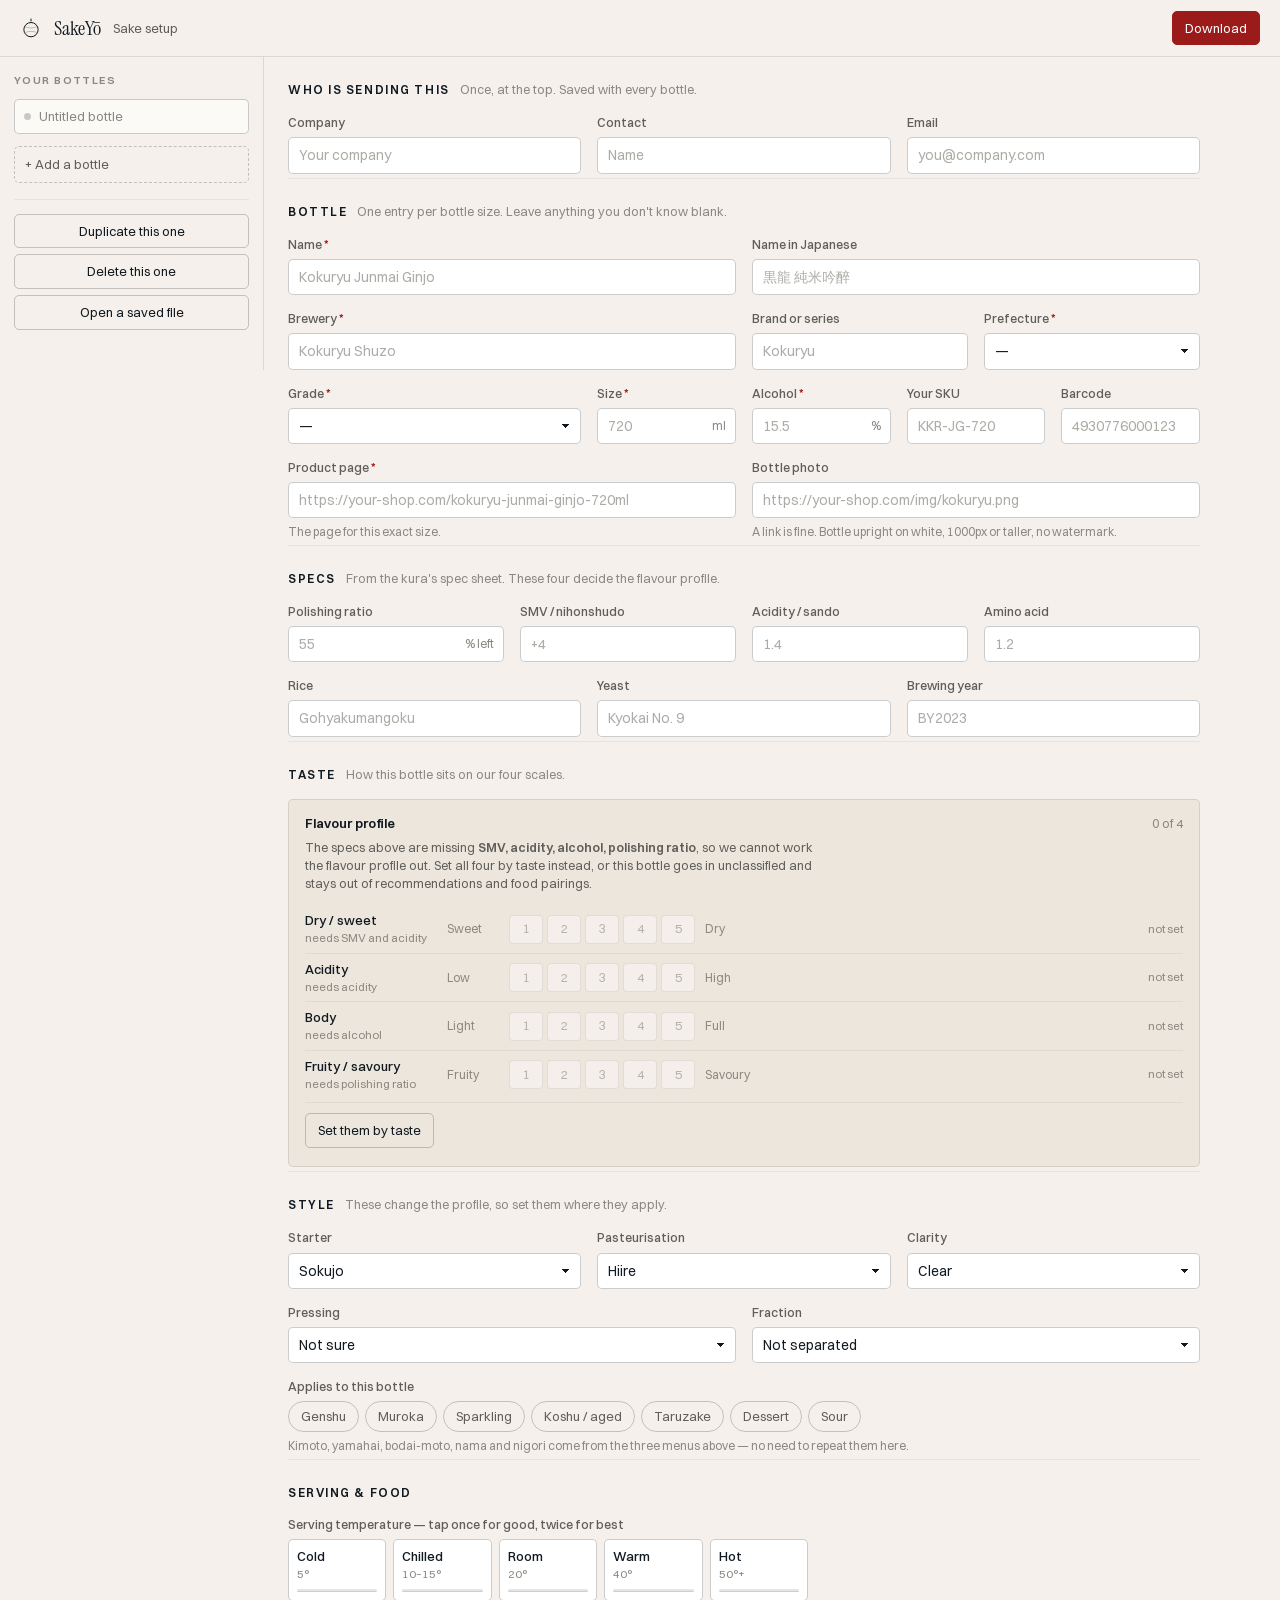
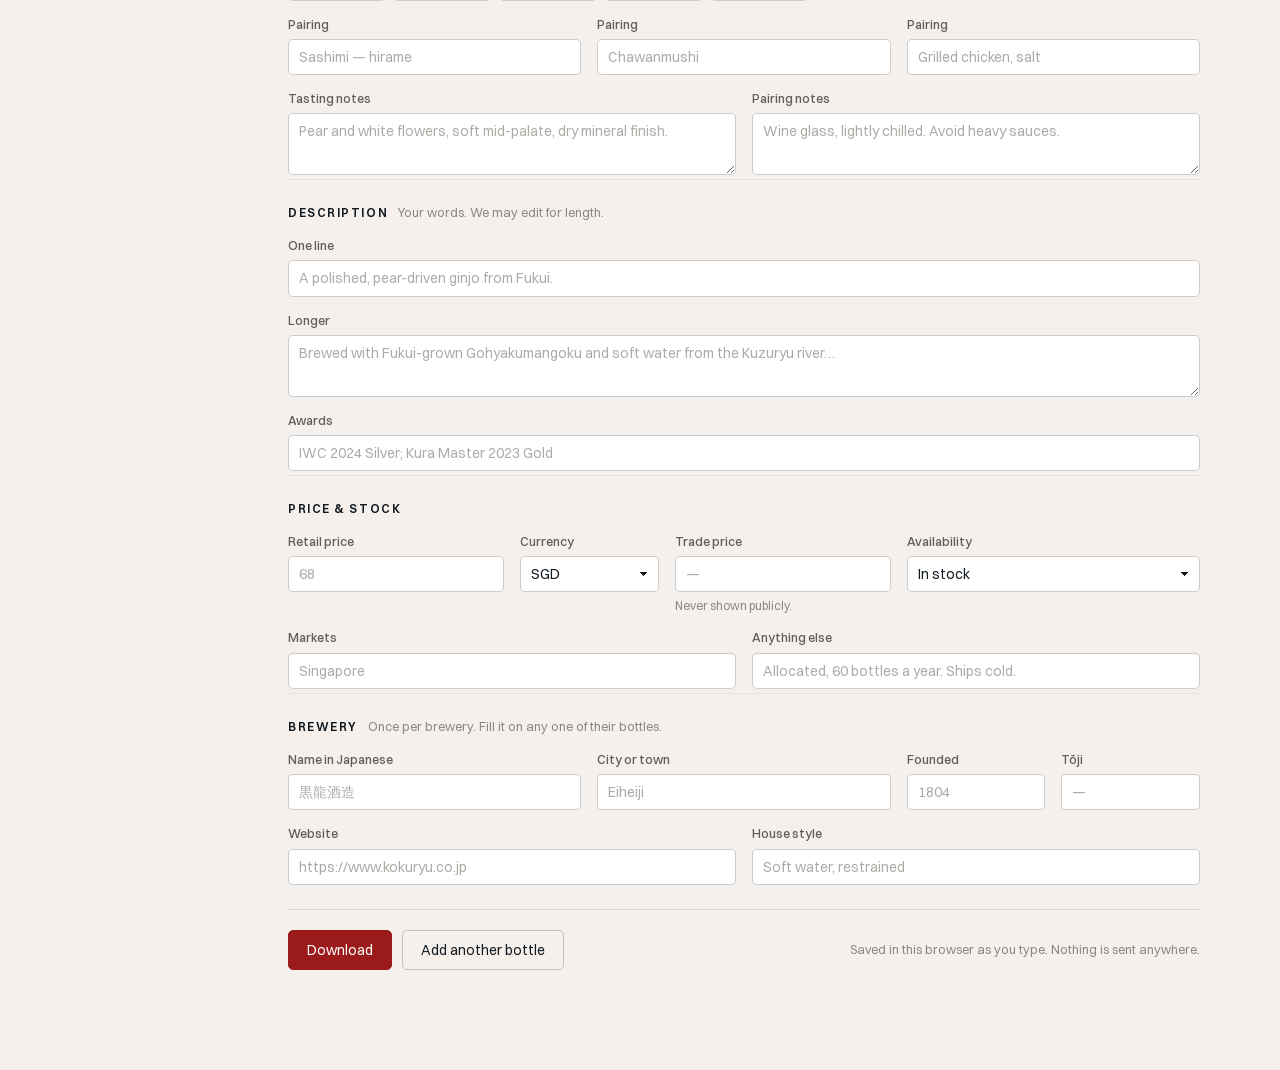
==== setup/index.html @ c26d6fd1 "setup: add the importer sake setup form at /setup/ A self-contained page for importers and distribut" ====
<!doctype html>
<html lang="en">
<head>
<meta charset="utf-8">
<meta name="viewport" content="width=device-width, initial-scale=1">
<title>Sake Setup</title>
<style>
@font-face{font-family:"Instrument Serif";font-style:normal;font-weight:400;font-display:swap;src:url([data-uri]) format("truetype")}
@font-face{font-family:"Switzer";font-style:normal;font-weight:400;font-display:swap;src:url([data-uri]) format("truetype")}
@font-face{font-family:"Switzer";font-style:normal;font-weight:500;font-display:swap;src:url([data-uri]) format("truetype")}
@font-face{font-family:"Switzer";font-style:normal;font-weight:600;font-display:swap;src:url([data-uri]) format("truetype")}

:root{
  --ground:#F5F0EB; --ground-2:#EDE6DD; --surface:#FCFAF7;
  --ink:#101820; --ink-mute:#5F5E5A; --ink-faint:#8A8880;
  --hair:rgba(16,24,32,.11); --hair-soft:rgba(16,24,32,.06); --hair-strong:rgba(16,24,32,.22);
  --accent:#9B1B1B; --accent-deep:#7A1515; --accent-tint:rgba(155,27,27,.07);
  --sage:#2D6B4F; --sage-tint:rgba(45,107,79,.09);
  --field:#FFFFFF; --on-accent:#FFFFFF;
  --r:5px;
}
@media (prefers-color-scheme:dark){
  :root:not([data-theme="light"]){
    --ground:#0d131a; --ground-2:#161d25; --surface:#141b23;
    --ink:#EDE6DD; --ink-mute:#A09E96; --ink-faint:#7C7A73;
    --hair:rgba(237,230,221,.15); --hair-soft:rgba(237,230,221,.08); --hair-strong:rgba(237,230,221,.3);
    --accent:#DC6A62; --accent-deep:#EA8B84; --accent-tint:rgba(220,106,98,.13);
    --sage:#7FB79A; --sage-tint:rgba(127,183,154,.14);
    --field:#1a2028; --on-accent:#0d131a;
  }
}
:root[data-theme="dark"]{
  --ground:#0d131a; --ground-2:#161d25; --surface:#141b23;
  --ink:#EDE6DD; --ink-mute:#A09E96; --ink-faint:#7C7A73;
  --hair:rgba(237,230,221,.15); --hair-soft:rgba(237,230,221,.08); --hair-strong:rgba(237,230,221,.3);
  --accent:#DC6A62; --accent-deep:#EA8B84; --accent-tint:rgba(220,106,98,.13);
  --sage:#7FB79A; --sage-tint:rgba(127,183,154,.14);
  --field:#1a2028; --on-accent:#0d131a;
}

*{box-sizing:border-box}
body{
  margin:0; background:var(--ground); color:var(--ink);
  font-family:"Switzer",-apple-system,BlinkMacSystemFont,"Segoe UI",sans-serif;
  font-size:14px; line-height:1.45; -webkit-font-smoothing:antialiased;
}

/* ---------- bar ---------- */
.bar{position:sticky; top:0; z-index:30; background:var(--ground); border-bottom:1px solid var(--hair)}
.bar .in{display:flex; align-items:center; gap:12px; height:56px; padding:0 20px}
.mark{width:22px; height:22px; flex:none; color:var(--ink)}
.wordmark{font-family:"Instrument Serif",Georgia,serif; font-size:20px; line-height:1}
.bar .what{font-size:13px; color:var(--ink-mute)}
.bar .spacer{flex:1}
.saved{font-size:12.5px; color:var(--ink-faint)}
@media (max-width:720px){ .bar .what,.saved{display:none} }

/* ---------- shell ---------- */
.app{display:grid; grid-template-columns:264px minmax(0,1fr); align-items:start; min-height:calc(100vh - 56px)}
@media (max-width:860px){ .app{grid-template-columns:1fr} }

.side{position:sticky; top:56px; align-self:start; max-height:calc(100vh - 56px); overflow:auto;
  border-right:1px solid var(--hair); padding:16px 14px 40px; background:var(--ground)}
@media (max-width:860px){
  .side{position:static; max-height:none; border-right:0; border-bottom:1px solid var(--hair); padding-bottom:14px}
}
.side h3{font-size:11px; font-weight:600; letter-spacing:.13em; text-transform:uppercase; color:var(--ink-faint); margin:0 0 10px}
.blist{display:flex; flex-direction:column; gap:4px; margin-bottom:12px}
@media (max-width:860px){ .blist{max-height:184px; overflow:auto} }
.brow{display:flex; align-items:center; gap:8px; width:100%; text-align:left; font:inherit; cursor:pointer;
  padding:7px 9px; border-radius:var(--r); border:1px solid transparent; background:transparent; color:var(--ink)}
.brow:hover{background:var(--ground-2)}
.brow[aria-current="true"]{background:var(--surface); border-color:var(--hair-strong)}
.brow .nm{flex:1; min-width:0; overflow:hidden; text-overflow:ellipsis; white-space:nowrap; font-size:13px}
.brow .nm em{font-style:normal; color:var(--ink-faint)}
.dot{width:7px; height:7px; border-radius:50%; flex:none; background:var(--hair-strong)}
.dot.ok{background:var(--sage)}
.dot.part{background:#C9A94A}
.side .add{width:100%; font:inherit; font-size:13px; cursor:pointer; padding:8px 10px; text-align:left;
  border:1px dashed var(--hair-strong); border-radius:var(--r); background:transparent; color:var(--ink-mute)}
.side .add:hover{border-color:var(--accent); color:var(--accent)}
.sideacts{display:flex; flex-direction:column; gap:6px; margin-top:16px; padding-top:14px; border-top:1px solid var(--hair-soft)}

.main{padding:0 24px 60px; max-width:960px}
@media (max-width:640px){ .main{padding:0 16px 60px} }

/* ---------- sections ---------- */
section{padding:24px 0 4px}
section + section{border-top:1px solid var(--hair-soft)}
.sec{display:flex; align-items:baseline; flex-wrap:wrap; gap:4px 10px; margin-bottom:15px}
.sec h2{font-size:12px; font-weight:600; letter-spacing:.13em; text-transform:uppercase; color:var(--ink); margin:0}
.sec span{font-size:12.5px; color:var(--ink-faint)}

/* ---------- grid ---------- */
.grid{display:grid; grid-template-columns:repeat(12,1fr); gap:15px 16px}
.f{display:flex; flex-direction:column; gap:5px; min-width:0}
.f > label, .f > .lab{font-size:12.5px; font-weight:500; color:var(--ink-mute)}
.req{color:var(--accent)}
.s2{grid-column:span 2} .s3{grid-column:span 3} .s4{grid-column:span 4}
.s5{grid-column:span 5} .s6{grid-column:span 6} .s8{grid-column:span 8} .s12{grid-column:span 12}
@media (max-width:760px){ .s2,.s3,.s4{grid-column:span 4} .s5,.s6,.s8{grid-column:span 12} }
@media (max-width:480px){ .s2,.s3,.s4{grid-column:span 6} }

input[type=text],input[type=url],input[type=number],input[type=email],select,textarea{
  width:100%; font:inherit; font-size:14px; color:var(--ink); background:var(--field);
  border:1px solid var(--hair-strong); border-radius:var(--r); padding:7px 10px;
}
input[type=number]{font-variant-numeric:tabular-nums}
textarea{resize:vertical; min-height:62px}
select{appearance:none; padding-right:28px;
  background-image:linear-gradient(45deg,transparent 50%,currentColor 50%),linear-gradient(135deg,currentColor 50%,transparent 50%);
  background-position:calc(100% - 14px) 50%, calc(100% - 10px) 50%; background-size:4px 4px,4px 4px; background-repeat:no-repeat}
input::placeholder,textarea::placeholder{color:var(--ink-faint); opacity:.7}
:focus-visible{outline:2px solid var(--accent); outline-offset:1px}
input.bad,select.bad{border-color:var(--accent)}
.with-unit{position:relative}
.with-unit input{padding-right:56px}
.with-unit .u{position:absolute; right:10px; top:50%; transform:translateY(-50%); font-size:12px; color:var(--ink-faint); pointer-events:none}
.hint{font-size:12px; color:var(--ink-faint)}

/* ---------- taste ---------- */
.taste{border:1px solid var(--hair); border-radius:var(--r); background:var(--ground-2); padding:14px 16px 6px}
.taste .head{display:flex; align-items:baseline; gap:8px; flex-wrap:wrap; margin-bottom:2px}
.taste .head b{font-size:13px; font-weight:600}
.taste .head .state{margin-left:auto; font-size:12.5px; color:var(--ink-faint)}
.taste .head .state.on{color:var(--sage)}
.taste > p{margin:6px 0 12px; font-size:12.5px; color:var(--ink-mute); max-width:74ch}
.axis{display:flex; align-items:center; gap:10px; flex-wrap:wrap; padding:6px 0}
.axis + .axis{border-top:1px solid var(--hair-soft)}
.axis .an{font-size:13px; font-weight:500; min-width:132px}
.axis .an i{display:block; font-style:normal; font-size:11.5px; font-weight:400; color:var(--ink-faint)}
.axis .end{font-size:12px; color:var(--ink-faint); width:52px}
.axis .end.r{width:auto}
.scale{display:flex; gap:4px}
.scale button{width:34px; height:29px; font:inherit; font-size:12.5px; cursor:pointer; color:var(--ink-mute);
  border:1px solid var(--hair-strong); background:var(--field); border-radius:4px}
.scale button:hover{border-color:var(--ink-faint); color:var(--ink)}
.scale button[aria-pressed="true"]{background:var(--ink); border-color:var(--ink); color:var(--ground)}
.axis .src{font-size:11.5px; color:var(--ink-faint); margin-left:auto}
.axis .src.calc{color:var(--sage)}
.taste .foot{display:flex; align-items:center; gap:12px; flex-wrap:wrap; padding:10px 0 12px; margin-top:4px; border-top:1px solid var(--hair-soft)}
.taste .foot .hint{max-width:64ch}

/* ---------- chips & temps ---------- */
.chips{display:flex; flex-wrap:wrap; gap:6px}
.chip{font:inherit; font-size:13px; cursor:pointer; padding:5px 12px; border-radius:999px;
  border:1px solid var(--hair-strong); background:transparent; color:var(--ink-mute); transition:.12s}
.chip:hover{color:var(--ink); border-color:var(--ink-faint)}
.chip[aria-pressed="true"]{background:var(--ink); border-color:var(--ink); color:var(--ground)}
.temps{display:grid; grid-template-columns:repeat(5,minmax(0,1fr)); gap:7px; max-width:520px}
@media (max-width:480px){ .temps{grid-template-columns:repeat(3,1fr)} }
.temp{font:inherit; cursor:pointer; padding:7px 8px 8px; border-radius:var(--r); text-align:left;
  border:1px solid var(--hair-strong); background:var(--field); transition:.12s}
.temp .n{display:block; font-size:13px; font-weight:500; color:var(--ink)}
.temp .d{display:block; font-size:11.5px; color:var(--ink-faint); font-variant-numeric:tabular-nums; margin-bottom:6px}
.temp .bar{display:block; height:3px; border-radius:2px; background:var(--hair)}
.temp[data-state="1"]{border-color:var(--ink-faint)}
.temp[data-state="2"]{border-color:var(--ink); box-shadow:inset 0 0 0 1px var(--ink)}

/* ---------- buttons ---------- */
.btn{font:inherit; font-size:14px; cursor:pointer; padding:9px 18px; border-radius:var(--r);
  background:var(--accent); color:var(--on-accent); border:1px solid var(--accent)}
.btn:hover{background:var(--accent-deep); border-color:var(--accent-deep)}
.btn.ghost{background:transparent; color:var(--ink); border-color:var(--hair-strong)}
.btn.ghost:hover{background:var(--ground-2)}
.btn.sm{font-size:13px; padding:7px 12px}
.btn.block{width:100%; text-align:center}
.lnk{background:none; border:0; padding:0; font:inherit; font-size:12.5px; color:var(--accent); cursor:pointer;
  text-decoration:underline; text-underline-offset:2px}
.foot{display:flex; align-items:center; gap:10px; flex-wrap:wrap; padding:20px 0 40px; margin-top:20px; border-top:1px solid var(--hair)}
.foot .note{font-size:12.5px; color:var(--ink-faint); margin-left:auto}

/* ---------- notices ---------- */
.notice{display:flex; gap:9px; align-items:flex-start; border:1px solid var(--hair); background:var(--surface);
  border-radius:var(--r); padding:11px 14px; font-size:12.5px; color:var(--ink-mute); margin-bottom:16px}
.notice b{color:var(--ink); font-weight:600}
.notice.warn{border-color:var(--accent); background:var(--accent-tint)}
.notice.good{border-color:var(--sage); background:var(--sage-tint)}

/* ---------- dialog ---------- */
dialog{border:1px solid var(--hair); border-radius:8px; background:var(--ground); color:var(--ink);
  padding:0; max-width:540px; width:calc(100% - 32px); max-height:82vh}
dialog::backdrop{background:rgba(16,24,32,.5)}
.dh{padding:18px 22px 14px; border-bottom:1px solid var(--hair)}
.dh h2{font-family:"Instrument Serif",Georgia,serif; font-weight:400; font-size:22px; margin:0}
.dh p{margin:6px 0 0; font-size:12.5px; color:var(--ink-mute)}
.db{padding:16px 22px; overflow:auto; max-height:56vh}
.df{padding:13px 22px 18px; border-top:1px solid var(--hair); display:flex; gap:10px; justify-content:flex-end; flex-wrap:wrap}
.opt{display:flex; gap:12px; align-items:flex-start; width:100%; text-align:left; font:inherit; cursor:pointer;
  border:1px solid var(--hair-strong); border-radius:var(--r); background:var(--surface); color:var(--ink); padding:13px 15px}
.opt + .opt{margin-top:9px}
.opt:hover{border-color:var(--accent)}
.opt .t{display:block; font-size:14px; font-weight:500}
.opt .s{display:block; font-size:12.5px; color:var(--ink-mute); margin-top:2px}
.issues{margin:0; padding:0; list-style:none; font-size:13px}
.issues li{padding:7px 0; border-bottom:1px solid var(--hair-soft); color:var(--ink-mute)}
.issues li b{color:var(--ink); font-weight:500}

@media (prefers-reduced-motion:reduce){ *{transition:none !important} }
</style>
</head>
<body>

<div class="bar">
  <div class="in">
    <svg class="mark" viewBox="0 0 40 40" aria-hidden="true" fill="none">
      <path d="M20 3v5" stroke="currentColor" stroke-width="1.8"/>
      <circle cx="20" cy="23" r="13" stroke="currentColor" stroke-width="1.8"/>
      <path d="M9 17.5c3.6 1.6 7.3 2.4 11 2.4s7.4-.8 11-2.4M9 28.5c3.6-1.6 7.3-2.4 11-2.4s7.4.8 11 2.4" stroke="currentColor" stroke-width="1" opacity=".45"/>
    </svg>
    <span class="wordmark">SakeY&#333;</span>
    <span class="what">Sake setup</span>
    <span class="spacer"></span>
    <span class="saved" id="saved">&nbsp;</span>
    <button type="button" class="btn sm" id="exportBtn">Download</button>
  </div>
</div>

<div class="app">
  <aside class="side">
    <h3>Your bottles</h3>
    <div class="blist" id="blist"></div>
    <button type="button" class="add" id="addBtn">+ Add a bottle</button>
    <div class="sideacts">
      <button type="button" class="btn ghost sm block" id="dupBtn">Duplicate this one</button>
      <button type="button" class="btn ghost sm block" id="delBtn">Delete this one</button>
      <button type="button" class="btn ghost sm block" id="loadBtn">Open a saved file</button>
      <input type="file" id="loadFile" accept=".json,application/json" hidden>
    </div>
  </aside>

  <main class="main">
  <form id="form" autocomplete="off">

    <section>
      <div class="sec"><h2>Who is sending this</h2><span>Once, at the top. Saved with every bottle.</span></div>
      <div class="grid">
        <div class="f s4"><label for="coName">Company</label>
          <input type="text" id="coName" data-co="name" placeholder="Your company"></div>
        <div class="f s4"><label for="coContact">Contact</label>
          <input type="text" id="coContact" data-co="contact" placeholder="Name"></div>
        <div class="f s4"><label for="coEmail">Email</label>
          <input type="email" id="coEmail" data-co="email" placeholder="you@company.com"></div>
      </div>
    </section>

    <section>
      <div class="sec"><h2>Bottle</h2><span>One entry per bottle size. Leave anything you don't know blank.</span></div>
      <div class="grid">
        <div class="f s6"><label for="name">Name <span class="req">*</span></label>
          <input type="text" id="name" data-k="name" data-req placeholder="Kokuryu Junmai Ginjo"></div>
        <div class="f s6"><label for="nameJa">Name in Japanese</label>
          <input type="text" id="nameJa" data-k="nameJa" placeholder="&#40658;&#40845; &#32020;&#31859;&#21535;&#37257;"></div>

        <div class="f s6"><label for="brewery">Brewery <span class="req">*</span></label>
          <input type="text" id="brewery" data-k="brewery" data-req list="kuraList" placeholder="Kokuryu Shuzo">
          <datalist id="kuraList"></datalist></div>
        <div class="f s3"><label for="brand">Brand or series</label>
          <input type="text" id="brand" data-k="brand" placeholder="Kokuryu"></div>
        <div class="f s3"><label for="prefecture">Prefecture <span class="req">*</span></label>
          <select id="prefecture" data-k="prefecture" data-req><option value="">&mdash;</option></select></div>

        <div class="f s4"><label for="classification">Grade <span class="req">*</span></label>
          <select id="classification" data-k="classification" data-req>
            <option value="">&mdash;</option>
            <option>Junmai Daiginjo</option><option>Daiginjo</option><option>Junmai Ginjo</option>
            <option>Ginjo</option><option>Tokubetsu Junmai</option><option>Junmai</option>
            <option>Tokubetsu Honjozo</option><option>Honjozo</option><option>Futsushu</option>
            <option>Other / Not classified</option>
          </select></div>
        <div class="f s2"><label for="volumeMl">Size <span class="req">*</span></label>
          <div class="with-unit"><input type="number" id="volumeMl" data-k="volumeMl" data-req placeholder="720" min="0" step="1"><span class="u">ml</span></div></div>
        <div class="f s2"><label for="abv">Alcohol <span class="req">*</span></label>
          <div class="with-unit"><input type="number" id="abv" data-k="abv" data-req data-spec placeholder="15.5" min="0" max="30" step="0.1"><span class="u">%</span></div></div>
        <div class="f s2"><label for="sku">Your SKU</label>
          <input type="text" id="sku" data-k="sku" placeholder="KKR-JG-720"></div>
        <div class="f s2"><label for="janCode">Barcode</label>
          <input type="text" id="janCode" data-k="janCode" inputmode="numeric" placeholder="4930776000123"></div>

        <div class="f s6"><label for="productUrl">Product page <span class="req">*</span></label>
          <input type="url" id="productUrl" data-k="productUrl" data-req placeholder="https://your-shop.com/kokuryu-junmai-ginjo-720ml">
          <span class="hint">The page for this exact size.</span></div>
        <div class="f s6"><label for="imageUrl">Bottle photo</label>
          <input type="url" id="imageUrl" data-k="imageUrl" placeholder="https://your-shop.com/img/kokuryu.png">
          <span class="hint">A link is fine. Bottle upright on white, 1000px or taller, no watermark.</span></div>
      </div>
    </section>

    <section>
      <div class="sec"><h2>Specs</h2><span>From the kura's spec sheet. These four decide the flavour profile.</span></div>
      <div class="grid">
        <div class="f s3"><label for="rprRaw">Polishing ratio</label>
          <div class="with-unit"><input type="number" id="rprRaw" data-k="rprRaw" data-spec placeholder="55" min="1" max="100" step="1"><span class="u">% left</span></div></div>
        <div class="f s3"><label for="smv">SMV / nihonshudo</label>
          <input type="number" id="smv" data-k="smv" data-spec placeholder="+4" step="0.1"></div>
        <div class="f s3"><label for="acidity">Acidity / sando</label>
          <input type="number" id="acidity" data-k="acidity" data-spec placeholder="1.4" step="0.1" min="0"></div>
        <div class="f s3"><label for="aminoAcids">Amino acid</label>
          <input type="number" id="aminoAcids" data-k="aminoAcids" placeholder="1.2" step="0.1" min="0"></div>
        <div class="f s4"><label for="riceType">Rice</label>
          <input type="text" id="riceType" data-k="riceType" placeholder="Gohyakumangoku"></div>
        <div class="f s4"><label for="yeast">Yeast</label>
          <input type="text" id="yeast" data-k="yeast" placeholder="Kyokai No. 9"></div>
        <div class="f s4"><label for="brewingYear">Brewing year</label>
          <input type="text" id="brewingYear" data-k="brewingYear" placeholder="BY2023"></div>
      </div>
    </section>

    <section>
      <div class="sec"><h2>Taste</h2><span>How this bottle sits on our four scales.</span></div>
      <div class="taste">
        <div class="head">
          <b>Flavour profile</b>
          <span class="state" id="axisState">0 of 4</span>
        </div>
        <p id="axisNote"></p>
        <div id="axisRows"></div>
        <div class="foot">
          <button type="button" class="btn ghost sm" id="axisToggle">Set them by taste</button>
          <span class="hint" id="axisFootNote"></span>
        </div>
      </div>
    </section>

    <section>
      <div class="sec"><h2>Style</h2><span>These change the profile, so set them where they apply.</span></div>
      <div class="grid">
        <div class="f s4"><label for="starter">Starter</label>
          <select id="starter" data-k="starter"><option>Sokujo</option><option>Kimoto</option><option>Yamahai</option><option>Bodai-moto</option><option>Mizu-moto</option><option value="">Not sure</option></select></div>
        <div class="f s4"><label for="pasteurisation">Pasteurisation</label>
          <select id="pasteurisation" data-k="pasteurisation"><option>Hiire</option><option>Namachozo</option><option>Namazume</option><option>Bin hiire</option><option>Nama (unpasteurised)</option><option value="">Not sure</option></select></div>
        <div class="f s4"><label for="clarity">Clarity</label>
          <select id="clarity" data-k="clarity"><option>Clear</option><option>Usu-nigori</option><option>Nigori</option></select></div>
        <div class="f s6"><label for="pressingMethod">Pressing</label>
          <select id="pressingMethod" data-k="pressingMethod"><option value="">Not sure</option><option>Yabuta Shibori</option><option>Fune Shibori</option><option>Shizuku Shibori</option><option>Fukuro Shibori</option><option>Assaku Shibori</option><option>Centrifugal Separation</option></select></div>
        <div class="f s6"><label for="pressingFraction">Fraction</label>
          <select id="pressingFraction" data-k="pressingFraction"><option>Not separated</option><option>Arabashiri</option><option>Nakagumi</option><option>Seme</option></select></div>
        <div class="f s12"><span class="lab" id="flagsLab">Applies to this bottle</span>
          <div class="chips" role="group" aria-labelledby="flagsLab" id="flags">
            <button type="button" class="chip" data-flag="isGenshu" aria-pressed="false">Genshu</button>
            <button type="button" class="chip" data-flag="isMuroka" aria-pressed="false">Muroka</button>
            <button type="button" class="chip" data-flag="isSparkling" aria-pressed="false">Sparkling</button>
            <button type="button" class="chip" data-flag="isAged" aria-pressed="false">Koshu / aged</button>
            <button type="button" class="chip" data-flag="isTaruzake" aria-pressed="false">Taruzake</button>
            <button type="button" class="chip" data-flag="isDessert" aria-pressed="false">Dessert</button>
            <button type="button" class="chip" data-flag="isSour" aria-pressed="false">Sour</button>
          </div>
          <span class="hint">Kimoto, yamahai, bodai-moto, nama and nigori come from the three menus above &mdash; no need to repeat them here.</span></div>
      </div>
    </section>

    <section>
      <div class="sec"><h2>Serving &amp; food</h2></div>
      <div class="grid">
        <div class="f s12"><span class="lab" id="tempLab">Serving temperature &mdash; tap once for good, twice for best</span>
          <div class="temps" role="group" aria-labelledby="tempLab" id="temps">
            <button type="button" class="temp" data-state="0" data-temp="cold"><span class="n">Cold</span><span class="d">5&deg;</span><span class="bar"></span></button>
            <button type="button" class="temp" data-state="0" data-temp="chilled"><span class="n">Chilled</span><span class="d">10&ndash;15&deg;</span><span class="bar"></span></button>
            <button type="button" class="temp" data-state="0" data-temp="room"><span class="n">Room</span><span class="d">20&deg;</span><span class="bar"></span></button>
            <button type="button" class="temp" data-state="0" data-temp="warm"><span class="n">Warm</span><span class="d">40&deg;</span><span class="bar"></span></button>
            <button type="button" class="temp" data-state="0" data-temp="hot"><span class="n">Hot</span><span class="d">50&deg;+</span><span class="bar"></span></button>
          </div></div>
        <div class="f s4"><label for="pairing1">Pairing</label><input type="text" id="pairing1" data-k="pairing1" placeholder="Sashimi &mdash; hirame"></div>
        <div class="f s4"><label for="pairing2">Pairing</label><input type="text" id="pairing2" data-k="pairing2" placeholder="Chawanmushi"></div>
        <div class="f s4"><label for="pairing3">Pairing</label><input type="text" id="pairing3" data-k="pairing3" placeholder="Grilled chicken, salt"></div>
        <div class="f s6"><label for="tastingNotes">Tasting notes</label>
          <textarea id="tastingNotes" data-k="tastingNotes" placeholder="Pear and white flowers, soft mid-palate, dry mineral finish."></textarea></div>
        <div class="f s6"><label for="pairingNotes">Pairing notes</label>
          <textarea id="pairingNotes" data-k="pairingNotes" placeholder="Wine glass, lightly chilled. Avoid heavy sauces."></textarea></div>
      </div>
    </section>

    <section>
      <div class="sec"><h2>Description</h2><span>Your words. We may edit for length.</span></div>
      <div class="grid">
        <div class="f s12"><label for="shortDescription">One line</label>
          <input type="text" id="shortDescription" data-k="shortDescription" maxlength="120" placeholder="A polished, pear-driven ginjo from Fukui."></div>
        <div class="f s12"><label for="description">Longer</label>
          <textarea id="description" data-k="description" placeholder="Brewed with Fukui-grown Gohyakumangoku and soft water from the Kuzuryu river&hellip;"></textarea></div>
        <div class="f s12"><label for="awards">Awards</label>
          <input type="text" id="awards" data-k="awards" placeholder="IWC 2024 Silver; Kura Master 2023 Gold"></div>
      </div>
    </section>

    <section>
      <div class="sec"><h2>Price &amp; stock</h2></div>
      <div class="grid">
        <div class="f s3"><label for="price">Retail price</label>
          <input type="number" id="price" data-k="price" placeholder="68" min="0" step="0.01"></div>
        <div class="f s2"><label for="priceCurrency">Currency</label>
          <select id="priceCurrency" data-k="priceCurrency"><option>SGD</option><option>JPY</option><option>USD</option><option>MYR</option><option>HKD</option><option>AUD</option><option>GBP</option><option>EUR</option></select></div>
        <div class="f s3"><label for="tradePrice">Trade price</label>
          <input type="number" id="tradePrice" data-k="tradePrice" placeholder="&mdash;" min="0" step="0.01">
          <span class="hint">Never shown publicly.</span></div>
        <div class="f s4"><label for="availability">Availability</label>
          <select id="availability" data-k="availability"><option>In stock</option><option>Pre-order</option><option>Seasonal</option><option>Allocation only</option><option>Discontinued</option></select></div>
        <div class="f s6"><label for="market">Markets</label>
          <input type="text" id="market" data-k="market" placeholder="Singapore"></div>
        <div class="f s6"><label for="notes">Anything else</label>
          <input type="text" id="notes" data-k="notes" placeholder="Allocated, 60 bottles a year. Ships cold."></div>
      </div>
    </section>

    <section>
      <div class="sec"><h2>Brewery</h2><span id="kuraFor">Once per brewery. Fill it on any one of their bottles.</span></div>
      <div class="grid">
        <div class="f s4"><label for="kuraJa">Name in Japanese</label><input type="text" id="kuraJa" data-kura="nameJa" placeholder="&#40658;&#40845;&#37202;&#36896;"></div>
        <div class="f s4"><label for="kuraCity">City or town</label><input type="text" id="kuraCity" data-kura="city" placeholder="Eiheiji"></div>
        <div class="f s2"><label for="kuraFounded">Founded</label><input type="number" id="kuraFounded" data-kura="founded" placeholder="1804" min="1000" max="2100" step="1"></div>
        <div class="f s2"><label for="kuraToji">T&#333;ji</label><input type="text" id="kuraToji" data-kura="toji" placeholder="&mdash;"></div>
        <div class="f s6"><label for="kuraSite">Website</label><input type="url" id="kuraSite" data-kura="website" placeholder="https://www.kokuryu.co.jp"></div>
        <div class="f s6"><label for="kuraStyle">House style</label><input type="text" id="kuraStyle" data-kura="houseStyle" placeholder="Soft water, restrained"></div>
      </div>
    </section>

    <div class="foot">
      <button type="button" class="btn" id="exportBtn2">Download</button>
      <button type="button" class="btn ghost" id="addBtn2">Add another bottle</button>
      <span class="note">Saved in this browser as you type. Nothing is sent anywhere.</span>
    </div>
  </form>
  </main>
</div>

<dialog id="dlg">
  <div class="dh"><h2 id="dlgTitle">Download</h2><p id="dlgSub"></p></div>
  <div class="db" id="dlgBody"></div>
  <div class="df" id="dlgFoot"><button type="button" class="btn ghost" id="dlgClose">Close</button></div>
</dialog>

<script>
/* ==========================================================================
   SakeYo sake setup - importer intake
   Self-contained: no network, no libraries. Entries live in this browser
   until the person downloads them.
   ========================================================================== */
(function () {
  "use strict";

  var PREFECTURES = ["Hokkaido","Aomori","Iwate","Miyagi","Akita","Yamagata","Fukushima","Ibaraki","Tochigi","Gunma","Saitama","Chiba","Tokyo","Kanagawa","Niigata","Toyama","Ishikawa","Fukui","Yamanashi","Nagano","Gifu","Shizuoka","Aichi","Mie","Shiga","Kyoto","Osaka","Hyogo","Nara","Wakayama","Tottori","Shimane","Okayama","Hiroshima","Yamaguchi","Tokushima","Kagawa","Ehime","Kochi","Fukuoka","Saga","Nagasaki","Kumamoto","Oita","Miyazaki","Kagoshima","Okinawa"];

  var TEMPS = ["cold", "chilled", "room", "warm", "hot"];
  var FLAGS = ["isGenshu", "isMuroka", "isSparkling", "isAged", "isTaruzake", "isDessert", "isSour"];

  /* ---- the four Harper axes, exactly as lib/harper-taste-axes.ts defines them.
     Directions match the calculator: D 1=sweet/5=dry, A 1=low/5=high,
     B 1=light/5=full, FS 1=fruity/5=savoury. ---------------------------- */
  var AXES = [
    { key: "D",  label: "Dry / sweet",      low: "Sweet",  high: "Dry",     needs: "SMV and acidity" },
    { key: "A",  label: "Acidity",          low: "Low",    high: "High",    needs: "acidity" },
    { key: "B",  label: "Body",             low: "Light",  high: "Full",    needs: "alcohol" },
    { key: "FS", label: "Fruity / savoury", low: "Fruity", high: "Savoury", needs: "polishing ratio" }
  ];

/* ===== minimal .xlsx writer ============================================== */
/* ---- minimal .xlsx writer: no libraries, no CDN ---------------------------
   An .xlsx is a zip of XML parts. Entries are stored uncompressed (method 0),
   which Excel, Numbers and LibreOffice all accept, so no deflate is needed. */
var XLSX = (function () {
  "use strict";

  var CRC = (function () {
    var t = new Uint32Array(256);
    for (var n = 0; n < 256; n++) {
      var c = n;
      for (var k = 0; k < 8; k++) c = c & 1 ? 0xedb88320 ^ (c >>> 1) : c >>> 1;
      t[n] = c >>> 0;
    }
    return t;
  })();

  function crc32(buf) {
    var c = 0xffffffff;
    for (var i = 0; i < buf.length; i++) c = CRC[(c ^ buf[i]) & 0xff] ^ (c >>> 8);
    return (c ^ 0xffffffff) >>> 0;
  }

  function utf8(str) {
    if (typeof TextEncoder !== "undefined") return new TextEncoder().encode(str);
    var out = [], i, cp;
    for (i = 0; i < str.length; i++) {
      cp = str.charCodeAt(i);
      if (cp < 128) out.push(cp);
      else if (cp < 2048) out.push(192 | (cp >> 6), 128 | (cp & 63));
      else out.push(224 | (cp >> 12), 128 | ((cp >> 6) & 63), 128 | (cp & 63));
    }
    return new Uint8Array(out);
  }

  function zip(files) {
    var chunks = [], central = [], offset = 0;
    files.forEach(function (f) {
      var name = utf8(f.name), data = f.data, sum = crc32(data);
      var lh = new Uint8Array(30 + name.length), dv = new DataView(lh.buffer);
      dv.setUint32(0, 0x04034b50, true);
      dv.setUint16(4, 20, true);        // version needed
      dv.setUint16(6, 0x0800, true);    // UTF-8 names
      dv.setUint16(8, 0, true);         // stored
      dv.setUint32(14, sum, true);
      dv.setUint32(18, data.length, true);
      dv.setUint32(22, data.length, true);
      dv.setUint16(26, name.length, true);
      lh.set(name, 30);
      chunks.push(lh, data);

      var ch = new Uint8Array(46 + name.length), cv = new DataView(ch.buffer);
      cv.setUint32(0, 0x02014b50, true);
      cv.setUint16(4, 20, true);
      cv.setUint16(6, 20, true);
      cv.setUint16(8, 0x0800, true);
      cv.setUint16(10, 0, true);
      cv.setUint32(16, sum, true);
      cv.setUint32(20, data.length, true);
      cv.setUint32(24, data.length, true);
      cv.setUint16(28, name.length, true);
      cv.setUint32(42, offset, true);
      ch.set(name, 46);
      central.push(ch);
      offset += lh.length + data.length;
    });

    var cdSize = central.reduce(function (n, c) { return n + c.length; }, 0);
    var end = new Uint8Array(22), ev = new DataView(end.buffer);
    ev.setUint32(0, 0x06054b50, true);
    ev.setUint16(8, files.length, true);
    ev.setUint16(10, files.length, true);
    ev.setUint32(12, cdSize, true);
    ev.setUint32(16, offset, true);

    var all = chunks.concat(central, [end]);
    var total = all.reduce(function (n, c) { return n + c.length; }, 0);
    var out = new Uint8Array(total), at = 0;
    all.forEach(function (c) { out.set(c, at); at += c.length; });
    return out;
  }

  function esc(s) {
    return String(s).replace(/[&<>"]/g, function (c) {
      return { "&": "&amp;", "<": "&lt;", ">": "&gt;", '"': "&quot;" }[c];
    }).replace(/[\x00-\x08\x0B\x0C\x0E-\x1F]/g, "");
  }

  function colName(n) {                    // 1 -> A, 27 -> AA, 55 -> BC
    var s = "";
    while (n > 0) { var r = (n - 1) % 26; s = String.fromCharCode(65 + r) + s; n = (n - r - 1) / 26; }
    return s;
  }

  /* rows: array of arrays. A cell is a string, a number, or null. */
  function sheetXml(rows, freezeHeader) {
    var body = rows.map(function (row, r) {
      var cells = row.map(function (v, c) {
        if (v === null || v === undefined || v === "") return "";
        var ref = colName(c + 1) + (r + 1);
        var style = r === 0 ? ' s="1"' : "";
        if (typeof v === "number" && isFinite(v)) {
          return '<c r="' + ref + '"' + style + '><v>' + v + "</v></c>";
        }
        return '<c r="' + ref + '"' + style + ' t="inlineStr"><is><t xml:space="preserve">' + esc(v) + "</t></is></c>";
      }).join("");
      return '<row r="' + (r + 1) + '">' + cells + "</row>";
    }).join("");

    var pane = freezeHeader
      ? '<sheetViews><sheetView workbookViewId="0"><pane ySplit="1" topLeftCell="A2" activePane="bottomLeft" state="frozen"/></sheetView></sheetViews>'
      : "";

    return '<?xml version="1.0" encoding="UTF-8" standalone="yes"?>' +
      '<worksheet xmlns="http://schemas.openxmlformats.org/spreadsheetml/2006/main">' +
      pane + "<sheetData>" + body + "</sheetData></worksheet>";
  }

  /* sheets: [{ name, rows }] */
  function build(sheets) {
    var files = [];

    files.push({
      name: "[Content_Types].xml",
      data: utf8('<?xml version="1.0" encoding="UTF-8" standalone="yes"?>' +
        '<Types xmlns="http://schemas.openxmlformats.org/package/2006/content-types">' +
        '<Default Extension="rels" ContentType="application/vnd.openxmlformats-package.relationships+xml"/>' +
        '<Default Extension="xml" ContentType="application/xml"/>' +
        '<Override PartName="/xl/workbook.xml" ContentType="application/vnd.openxmlformats-officedocument.spreadsheetml.sheet.main+xml"/>' +
        '<Override PartName="/xl/styles.xml" ContentType="application/vnd.openxmlformats-officedocument.spreadsheetml.styles+xml"/>' +
        sheets.map(function (s, i) {
          return '<Override PartName="/xl/worksheets/sheet' + (i + 1) + '.xml" ContentType="application/vnd.openxmlformats-officedocument.spreadsheetml.worksheet+xml"/>';
        }).join("") + "</Types>")
    });

    files.push({
      name: "_rels/.rels",
      data: utf8('<?xml version="1.0" encoding="UTF-8" standalone="yes"?>' +
        '<Relationships xmlns="http://schemas.openxmlformats.org/package/2006/relationships">' +
        '<Relationship Id="rId1" Type="http://schemas.openxmlformats.org/officeDocument/2006/relationships/officeDocument" Target="xl/workbook.xml"/>' +
        "</Relationships>")
    });

    files.push({
      name: "xl/workbook.xml",
      data: utf8('<?xml version="1.0" encoding="UTF-8" standalone="yes"?>' +
        '<workbook xmlns="http://schemas.openxmlformats.org/spreadsheetml/2006/main" xmlns:r="http://schemas.openxmlformats.org/officeDocument/2006/relationships"><sheets>' +
        sheets.map(function (s, i) {
          return '<sheet name="' + esc(s.name) + '" sheetId="' + (i + 1) + '" r:id="rId' + (i + 1) + '"/>';
        }).join("") + "</sheets></workbook>")
    });

    files.push({
      name: "xl/_rels/workbook.xml.rels",
      data: utf8('<?xml version="1.0" encoding="UTF-8" standalone="yes"?>' +
        '<Relationships xmlns="http://schemas.openxmlformats.org/package/2006/relationships">' +
        sheets.map(function (s, i) {
          return '<Relationship Id="rId' + (i + 1) + '" Type="http://schemas.openxmlformats.org/officeDocument/2006/relationships/worksheet" Target="worksheets/sheet' + (i + 1) + '.xml"/>';
        }).join("") +
        '<Relationship Id="rId' + (sheets.length + 1) + '" Type="http://schemas.openxmlformats.org/officeDocument/2006/relationships/styles" Target="styles.xml"/>' +
        "</Relationships>")
    });

    files.push({
      name: "xl/styles.xml",
      data: utf8('<?xml version="1.0" encoding="UTF-8" standalone="yes"?>' +
        '<styleSheet xmlns="http://schemas.openxmlformats.org/spreadsheetml/2006/main">' +
        '<fonts count="2"><font><sz val="11"/><name val="Calibri"/></font><font><b/><sz val="11"/><name val="Calibri"/></font></fonts>' +
        '<fills count="1"><fill><patternFill patternType="none"/></fill></fills>' +
        '<borders count="1"><border/></borders>' +
        '<cellStyleXfs count="1"><xf numFmtId="0" fontId="0" fillId="0" borderId="0"/></cellStyleXfs>' +
        '<cellXfs count="2"><xf numFmtId="0" fontId="0" fillId="0" borderId="0" xfId="0"/>' +
        '<xf numFmtId="0" fontId="1" fillId="0" borderId="0" xfId="0" applyFont="1"/></cellXfs><cellStyles count="1"><cellStyle name="Normal" xfId="0" builtinId="0"/></cellStyles>' +
        "</styleSheet>")
    });

    sheets.forEach(function (s, i) {
      files.push({ name: "xl/worksheets/sheet" + (i + 1) + ".xml", data: utf8(sheetXml(s.rows, true)) });
    });

    return zip(files);
  }

  return { build: build };
})();

/* ===== Harper axis calculators ===========================================
   Ported from sakesho-backend/lib/classification/axis-calculator.ts. Kept here
   only to show people what their specs already produce; the server recomputes
   every COMPUTED axis on import, so a drift here cannot corrupt the catalog.
   ======================================================================== */

  function clamp(v, lo, hi) { return Math.max(lo, Math.min(hi, v)); }

  function normSpecs(s) {
    var abv = s.abv, rpr = s.rprRaw;
    if (abv !== null && abv < 1.0) abv *= 100.0;      // 0.155 -> 15.5
    if (rpr !== null && rpr <= 3.0) rpr *= 100.0;     // 0.55  -> 55
    return { smv: s.smv, acidity: s.acidity, abv: abv, rpr: rpr };
  }

  /* D: NTA = SMV + 10 x (acidity - 1.0), with the negative-SMV cap. */
  function calcD(smv, acidity) {
    if (smv === null || acidity === null) return null;
    var nta = smv + 10.0 * (acidity - 1.0), D;
    if (nta <= -2.0) D = 1;
    else if (nta <= 3.9) D = 2;
    else if (nta <= 10.999) D = 3;
    else if (nta <= 15.0) D = 4;
    else D = 5;
    if (smv < 0 && D > 2) D = 2;
    return D;
  }

  function calcA(acidity) {
    if (acidity === null) return null;
    if (acidity <= 1.1) return 1;
    if (acidity <= 1.3) return 2;
    if (acidity <= 1.5) return 3;
    if (acidity <= 1.9) return 4;
    return 5;
  }

  function calcB(abv, isNigori, isUsuNigori) {
    if (abv === null) return null;
    var B;
    if (abv <= 13.0) B = 1;
    else if (abv <= 14.5) B = 2;
    else if (abv <= 16.0) B = 3;
    else if (abv <= 17.4) B = 4;
    else B = 5;
    if (isUsuNigori) B += 0.5; else if (isNigori) B += 1;
    return clamp(Math.round(B), 1, 5);
  }

  function calcFS(rpr, acidity, abv, f) {
    if (rpr === null) return null;
    var FS;
    if (rpr < 50) FS = 1;
    else if (rpr <= 59) FS = 2;
    else if (rpr <= 65) FS = 3;
    else if (rpr <= 69) FS = 4;
    else FS = 5;
    if (rpr === 65 && !f.isKimoto && !f.isYamahai && !f.isBodaiMoto) {
      FS = 3;
      if (f.isTaruzake) FS += 1;
      if (acidity !== null && acidity >= 1.8) FS += 1;
      if (abv !== null && abv >= 16.5) FS += 1;
    }
    if (f.isKimoto) FS += 1;
    if (f.isYamahai) FS += 1;
    if (f.isBodaiMoto) FS += 1;
    if (f.isTaruzake) FS += 1;
    return clamp(FS, 1, 5);
    /* The yeast can move this by a point (yeast.harperFsAdjustment); we hold
       that table, so the figure shown here can be one step off. */
  }

  /* Derived flags: the three menus own these, so nobody types them twice. */
  function derivedFlags(b) {
    return {
      isKimoto: b.starter === "Kimoto",
      isYamahai: b.starter === "Yamahai",
      isBodaiMoto: b.starter === "Bodai-moto",
      isMizumoto: b.starter === "Mizu-moto",
      isNama: b.pasteurisation === "Nama (unpasteurised)",
      isNigori: b.clarity === "Nigori",
      isUsuNigori: b.clarity === "Usu-nigori",
      isTaruzake: !!b.isTaruzake
    };
  }

  /* What the specs alone can produce. null where a spec is missing. */
  function computedAxes(b) {
    var s = normSpecs({ smv: b.smv, acidity: b.acidity, abv: b.abv, rprRaw: b.rprRaw });
    var d = derivedFlags(b);
    return {
      D: calcD(s.smv, s.acidity),
      A: calcA(s.acidity),
      B: calcB(s.abv, d.isNigori, d.isUsuNigori),
      FS: calcFS(s.rpr, s.acidity, s.abv, d)
    };
  }

  /* The value we will actually store, and where it came from.
     COMPUTED - from the specs. TASTE - hand-set because the spec is missing;
     yields to the real spec if it turns up. OVERRIDE - hand-set against a spec
     we have; it does not yield. Mirrors axisSourceAfterSave() in the CMS:
     a hand-set value that matches the calculation stays COMPUTED. */
  function resolveAxes(b) {
    var auto = computedAxes(b), out = {};
    AXES.forEach(function (a) {
      var k = a.key, hand = b.axes && b.axes[k] != null ? b.axes[k] : null, calc = auto[k];
      if (b.axisMode !== "taste" || hand === null) {
        out[k] = { value: calc, source: calc === null ? null : "COMPUTED", calc: calc };
      } else if (calc === null) {
        out[k] = { value: hand, source: "TASTE", calc: null };
      } else if (hand === calc) {
        out[k] = { value: calc, source: "COMPUTED", calc: calc };
      } else {
        out[k] = { value: hand, source: "OVERRIDE", calc: calc };
      }
    });
    return out;
  }

  function axesSet(b) {
    var r = resolveAxes(b), n = 0;
    AXES.forEach(function (a) { if (r[a.key].value !== null) n++; });
    return n;
  }

/* ===== state ============================================================= */

  var KEY = "sakeyo-intake-v1";
  var state = { company: { name: "", contact: "", email: "" }, bottles: [], breweries: {}, current: 0 };

  function blank() {
    return {
      name: "", nameJa: "", brand: "", brewery: "", prefecture: "", classification: "",
      volumeMl: null, abv: null, sku: "", janCode: "", productUrl: "", imageUrl: "",
      rprRaw: null, smv: null, acidity: null, aminoAcids: null,
      riceType: "", yeast: "", brewingYear: "",
      starter: "Sokujo", pasteurisation: "Hiire", clarity: "Clear",
      pressingMethod: "", pressingFraction: "Not separated",
      isGenshu: false, isMuroka: false, isSparkling: false, isAged: false,
      isTaruzake: false, isDessert: false, isSour: false,
      axisMode: "auto", axes: { D: null, A: null, B: null, FS: null },
      temps: { cold: 0, chilled: 0, room: 0, warm: 0, hot: 0 },
      pairing1: "", pairing2: "", pairing3: "", pairingNotes: "", tastingNotes: "",
      shortDescription: "", description: "", awards: "",
      price: null, priceCurrency: "SGD", tradePrice: null,
      availability: "In stock", market: "", notes: ""
    };
  }

  function blankKura(name) {
    return { name: name || "", nameJa: "", prefecture: "", city: "", founded: null,
             website: "", toji: "", houseStyle: "" };
  }

  function save() {
    try { localStorage.setItem(KEY, JSON.stringify(state)); } catch (e) {}
    var s = document.getElementById("saved");
    s.textContent = "Saved";
    clearTimeout(save.t);
    save.t = setTimeout(function () { s.textContent = " "; }, 1400);
  }

  function load() {
    try {
      var raw = localStorage.getItem(KEY);
      if (!raw) return false;
      var got = JSON.parse(raw);
      if (!got || !got.bottles || !got.bottles.length) return false;
      state = adopt(got);
      return true;
    } catch (e) { return false; }
  }

  /* Fill anything a saved or imported file is missing, so an older file
     still opens after fields are added. */
  function adopt(got) {
    var out = { company: {}, bottles: [], breweries: {}, current: 0 };
    out.company.name = (got.company && got.company.name) || "";
    out.company.contact = (got.company && got.company.contact) || "";
    out.company.email = (got.company && got.company.email) || "";
    (got.bottles || []).forEach(function (b) {
      var base = blank(), k;
      for (k in base) if (Object.prototype.hasOwnProperty.call(base, k)) {
        if (b[k] !== undefined && b[k] !== null) base[k] = b[k];
      }
      /* Axes: our own save file keeps them under "axes", the export we hand
         back keeps them as harperD/harperDSource. Read both, and treat any
         axis the person set as putting the bottle back in taste mode. */
      base.axes = { D: null, A: null, B: null, FS: null };
      var handSet = false;
      AXES.forEach(function (a) {
        var v = (b.axes && b.axes[a.key] != null) ? b.axes[a.key] : b["harper" + a.key];
        if (v != null) base.axes[a.key] = v;
        var src = b["harper" + a.key + "Source"];
        if (src === "TASTE" || src === "OVERRIDE") handSet = true;
      });
      if (b.axisMode === "taste" || handSet) base.axisMode = "taste";
      else base.axes = { D: null, A: null, B: null, FS: null };

      /* The fields the catalog has no column for ride under "supplier". */
      var sp = b.supplier || {};
      ["sku", "productUrl", "availability", "market", "pairingNotes", "notes"].forEach(function (k) {
        if (sp[k]) base[k] = sp[k];
      });
      if (sp.tradePrice != null) base.tradePrice = sp.tradePrice;
      if (sp.foodPairings && sp.foodPairings.length) {
        base.pairing1 = sp.foodPairings[0] || "";
        base.pairing2 = sp.foodPairings[1] || "";
        base.pairing3 = sp.foodPairings[2] || "";
      }
      base.temps = { cold: 0, chilled: 0, room: 0, warm: 0, hot: 0 };
      var t2 = b.temps || sp.servingTemps;
      if (t2) TEMPS.forEach(function (t) { base.temps[t] = t2[t] || 0; });
      if (Array.isArray(base.awards)) base.awards = base.awards.join("; ");
      out.bottles.push(base);
    });
    if (!out.bottles.length) out.bottles.push(blank());
    var list = got.breweries;
    if (list && list.length !== undefined) {
      list.forEach(function (k) { if (k && k.name) out.breweries[k.name] = k; });
    } else if (list) {
      out.breweries = list;
    }
    return out;
  }

  function cur() { return state.bottles[state.current]; }

  function kuraFor(name) {
    if (!name) return blankKura("");
    if (!state.breweries[name]) state.breweries[name] = blankKura(name);
    return state.breweries[name];
  }

/* ===== form binding ====================================================== */

  var NUMERIC = { volumeMl: 1, abv: 1, rprRaw: 1, smv: 1, acidity: 1, aminoAcids: 1,
                  price: 1, tradePrice: 1, founded: 1 };

  function readVal(el, key) {
    var v = el.value.trim();
    if (NUMERIC[key]) {
      if (v === "") return null;
      var n = parseFloat(v);
      return isNaN(n) ? null : n;
    }
    return v;
  }

  function writeVal(el, v) { el.value = (v === null || v === undefined) ? "" : v; }

  var fields = [].slice.call(document.querySelectorAll("[data-k]"));
  var coFields = [].slice.call(document.querySelectorAll("[data-co]"));
  var kuraFields = [].slice.call(document.querySelectorAll("[data-kura]"));

  function renderBottle() {
    var b = cur();
    fields.forEach(function (el) { writeVal(el, b[el.getAttribute("data-k")]); });
    document.getElementById("flags").querySelectorAll("[data-flag]").forEach(function (el) {
      el.setAttribute("aria-pressed", b[el.getAttribute("data-flag")] ? "true" : "false");
    });
    document.getElementById("temps").querySelectorAll("[data-temp]").forEach(function (el) {
      el.setAttribute("data-state", String(b.temps[el.getAttribute("data-temp")] || 0));
    });
    renderKura();
    renderAxes();
    renderList();
    markRequired();
  }

  function renderKura() {
    var k = kuraFor(cur().brewery);
    kuraFields.forEach(function (el) { writeVal(el, k[el.getAttribute("data-kura")]); });
    document.getElementById("kuraFor").textContent = cur().brewery
      ? "Once per brewery. These go with " + cur().brewery + "."
      : "Once per brewery. Fill it on any one of their bottles.";
    var dl = document.getElementById("kuraList");
    dl.innerHTML = "";
    Object.keys(state.breweries).forEach(function (n) {
      var o = document.createElement("option"); o.value = n; dl.appendChild(o);
    });
  }

  fields.forEach(function (el) {
    var ev = el.tagName === "SELECT" ? "change" : "input";
    el.addEventListener(ev, function () {
      var key = el.getAttribute("data-k");
      cur()[key] = readVal(el, key);
      if (key === "brewery") renderKura();
      if (key === "prefecture") {
        var k = kuraFor(cur().brewery);
        if (k.name && !k.prefecture) k.prefecture = cur().prefecture;
      }
      renderAxes();
      renderList();
      markRequired();
      save();
    });
  });

  coFields.forEach(function (el) {
    el.addEventListener("input", function () {
      state.company[el.getAttribute("data-co")] = el.value.trim();
      save();
    });
  });

  kuraFields.forEach(function (el) {
    el.addEventListener("input", function () {
      var b = cur();
      if (!b.brewery) return;
      var k = kuraFor(b.brewery), key = el.getAttribute("data-kura");
      k[key] = readVal(el, key);
      if (!k.prefecture && b.prefecture) k.prefecture = b.prefecture;
      save();
    });
  });

  document.getElementById("flags").addEventListener("click", function (e) {
    var btn = e.target.closest("[data-flag]");
    if (!btn) return;
    var f = btn.getAttribute("data-flag"), on = btn.getAttribute("aria-pressed") === "true";
    btn.setAttribute("aria-pressed", on ? "false" : "true");
    cur()[f] = !on;
    renderAxes();
    save();
  });

  document.getElementById("temps").addEventListener("click", function (e) {
    var btn = e.target.closest("[data-temp]");
    if (!btn) return;
    var t = btn.getAttribute("data-temp"), next = ((cur().temps[t] || 0) + 1) % 3;
    cur().temps[t] = next;
    btn.setAttribute("data-state", String(next));
    save();
  });

  var required = [].slice.call(document.querySelectorAll("[data-req]"));
  function missingRequired(b) {
    return required.filter(function (el) {
      var v = b[el.getAttribute("data-k")];
      return v === null || v === undefined || v === "";
    }).map(function (el) { return el.getAttribute("data-k"); });
  }
  function markRequired() {
    required.forEach(function (el) {
      el.classList.toggle("bad", el.value.trim() === "" && el.dataset.touched === "1");
    });
  }
  required.forEach(function (el) {
    el.addEventListener("blur", function () { el.dataset.touched = "1"; markRequired(); });
  });

/* ===== the four axes ===================================================== */

  var axisRows = document.getElementById("axisRows");
  AXES.forEach(function (a) {
    var row = document.createElement("div");
    row.className = "axis";
    row.setAttribute("data-axisrow", a.key);

    var nm = document.createElement("span");
    nm.className = "an";
    nm.innerHTML = a.label + "<i>needs " + a.needs + "</i>";
    row.appendChild(nm);

    var lo = document.createElement("span");
    lo.className = "end"; lo.textContent = a.low;
    row.appendChild(lo);

    var scale = document.createElement("span");
    scale.className = "scale";
    scale.setAttribute("role", "group");
    scale.setAttribute("aria-label", a.label);
    for (var i = 1; i <= 5; i++) {
      var b = document.createElement("button");
      b.type = "button";
      b.textContent = String(i);
      b.setAttribute("data-axis", a.key);
      b.setAttribute("data-score", String(i));
      b.setAttribute("aria-pressed", "false");
      scale.appendChild(b);
    }
    row.appendChild(scale);

    var hi = document.createElement("span");
    hi.className = "end r"; hi.textContent = a.high;
    row.appendChild(hi);

    var src = document.createElement("span");
    src.className = "src";
    row.appendChild(src);

    axisRows.appendChild(row);
  });

  axisRows.addEventListener("click", function (e) {
    var btn = e.target.closest("[data-axis]");
    if (!btn) return;
    var b = cur(), key = btn.getAttribute("data-axis"), score = parseInt(btn.getAttribute("data-score"), 10);
    b.axisMode = "taste";
    b.axes[key] = b.axes[key] === score ? null : score;
    renderAxes();
    renderList();
    save();
  });

  document.getElementById("axisToggle").addEventListener("click", function () {
    var b = cur();
    if (b.axisMode === "taste") {
      b.axisMode = "auto";
      b.axes = { D: null, A: null, B: null, FS: null };
    } else {
      b.axisMode = "taste";
      var auto = computedAxes(b);        // start from what the specs say
      AXES.forEach(function (a) { if (b.axes[a.key] == null) b.axes[a.key] = auto[a.key]; });
    }
    renderAxes();
    renderList();
    save();
  });

  function renderAxes() {
    var b = cur(), resolved = resolveAxes(b);
    var taste = b.axisMode === "taste";
    var lackSpecs = [];
    if (b.smv === null) lackSpecs.push("SMV");
    if (b.acidity === null) lackSpecs.push("acidity");
    if (b.abv === null) lackSpecs.push("alcohol");
    if (b.rprRaw === null) lackSpecs.push("polishing ratio");

    AXES.forEach(function (a) {
      var row = axisRows.querySelector('[data-axisrow="' + a.key + '"]');
      var val = resolved[a.key].value, source = resolved[a.key].source;
      row.querySelectorAll("[data-axis]").forEach(function (btn) {
        var on = taste && b.axes[a.key] === parseInt(btn.getAttribute("data-score"), 10);
        btn.setAttribute("aria-pressed", on ? "true" : "false");
        btn.disabled = !taste;
        btn.style.opacity = taste ? "" : (val === parseInt(btn.getAttribute("data-score"), 10) ? "1" : ".38");
        btn.style.background = (!taste && val === parseInt(btn.getAttribute("data-score"), 10))
          ? "var(--sage-tint)" : "";
        btn.style.borderColor = (!taste && val === parseInt(btn.getAttribute("data-score"), 10))
          ? "var(--sage)" : "";
      });
      var src = row.querySelector(".src");
      if (val === null) { src.textContent = "not set"; src.className = "src"; }
      else if (source === "COMPUTED") { src.textContent = "from your specs"; src.className = "src calc"; }
      else if (source === "OVERRIDE") { src.textContent = "your call, not the specs"; src.className = "src"; }
      else { src.textContent = "set by taste"; src.className = "src"; }
    });

    var n = axesSet(b);
    var stateEl = document.getElementById("axisState");
    stateEl.textContent = n + " of 4";
    stateEl.className = "state" + (n === 4 ? " on" : "");

    var note = document.getElementById("axisNote");
    if (!taste && lackSpecs.length === 0) {
      note.innerHTML = "All four come straight from the specs above. Nothing to do here — unless you have tasted it and disagree.";
    } else if (!taste) {
      note.innerHTML = "The specs above are missing <b>" + lackSpecs.join(", ") + "</b>, so we cannot work the flavour profile out. "
        + "Set all four by taste instead, or this bottle goes in unclassified and stays out of recommendations and food pairings.";
    } else {
      note.innerHTML = "Rate all four as the sake tastes to you. We ask for all four, not just the missing ones — "
        + "a profile built from three calculated scores and one judged one reads as measured when it is not.";
    }

    document.getElementById("axisToggle").textContent = taste ? "Use the specs instead" : "Set them by taste";
    document.getElementById("axisFootNote").textContent = taste
      ? "Where a spec exists and you set a different score, we keep your score."
      : (lackSpecs.length ? "" : "The yeast can shift fruity / savoury by one step; we apply that on our side.");
  }

/* ===== bottle list ======================================================= */

  function bottleState(b) {
    var missing = missingRequired(b).length, n = axesSet(b);
    if (missing === 0 && n === 4) return "ok";
    if (missing === 0 || b.name) return "part";
    return "";
  }

  function renderList() {
    var list = document.getElementById("blist");
    list.innerHTML = "";
    state.bottles.forEach(function (b, i) {
      var row = document.createElement("button");
      row.type = "button";
      row.className = "brow";
      if (i === state.current) row.setAttribute("aria-current", "true");
      var dot = document.createElement("span");
      dot.className = "dot " + bottleState(b);
      row.appendChild(dot);
      var nm = document.createElement("span");
      nm.className = "nm";
      if (b.name) nm.textContent = b.name;
      else nm.innerHTML = "<em>Untitled bottle</em>";
      row.appendChild(nm);
      row.addEventListener("click", function () {
        state.current = i;
        renderBottle();
        window.scrollTo({ top: 0, behavior: "smooth" });
      });
      list.appendChild(row);
    });
  }

  function addBottle(from) {
    var b = blank();
    if (from) {
      var src = cur();
      b.brewery = src.brewery; b.prefecture = src.prefecture; b.brand = src.brand;
      b.starter = src.starter; b.pasteurisation = src.pasteurisation; b.clarity = src.clarity;
      b.priceCurrency = src.priceCurrency; b.market = src.market; b.availability = src.availability;
      b.volumeMl = src.volumeMl;
    }
    state.bottles.push(b);
    state.current = state.bottles.length - 1;
    renderBottle();
    save();
    document.getElementById("name").focus();
    window.scrollTo({ top: 0, behavior: "smooth" });
  }

  document.getElementById("addBtn").addEventListener("click", function () { addBottle(false); });
  document.getElementById("addBtn2").addEventListener("click", function () { addBottle(false); });
  document.getElementById("dupBtn").addEventListener("click", function () { addBottle(true); });
  document.getElementById("delBtn").addEventListener("click", function () {
    var b = cur();
    if (b.name && !confirm("Delete " + b.name + "?")) return;
    state.bottles.splice(state.current, 1);
    if (!state.bottles.length) state.bottles.push(blank());
    state.current = Math.max(0, state.current - 1);
    renderBottle();
    save();
  });

/* ===== export ============================================================ */

  function yesno(v) { return v ? "Yes" : "No"; }
  function tempWord(n) { return n === 2 ? "Very Good" : n === 1 ? "Good" : ""; }
  function axisSummary(b) {
    var r = resolveAxes(b), n = axesSet(b);
    if (n < 4) return n + " of 4 — incomplete";
    var anyHand = AXES.some(function (a) { return r[a.key].source !== "COMPUTED"; });
    return anyHand ? "Set by taste" : "Calculated from specs";
  }
  function axisSources(b) {
    var r = resolveAxes(b);
    return AXES.map(function (a) {
      var s = r[a.key].source;
      return a.key + " " + (s === "COMPUTED" ? "calculated" : s === "OVERRIDE" ? "your call" : s === "TASTE" ? "taste" : "not set");
    }).join(", ");
  }

  /* Columns are the SakeYo-Sake-Setup-Sheet.xlsx headers, in that order, so a
     download drops into the same pipeline as the sheet. */
  var COLUMNS = [
    ["Product Name (Romaji) *", function (b) { return b.name; }],
    ["Brewery Name *", function (b) { return b.brewery; }],
    ["Classification *", function (b) { return b.classification; }],
    ["Prefecture *", function (b) { return b.prefecture; }],
    ["Bottle Size (ml) *", function (b) { return b.volumeMl; }],
    ["ABV (%) *", function (b) { return b.abv; }],
    ["Product URL *", function (b) { return b.productUrl; }],
    ["Product Name (Japanese)", function (b) { return b.nameJa; }],
    ["Brand / Series", function (b) { return b.brand; }],
    ["Your SKU / Product Code", function (b) { return b.sku; }],
    ["JAN / Barcode", function (b) { return b.janCode; }],
    ["Product Image URL", function (b) { return b.imageUrl; }],
    ["Short Description (1 sentence)", function (b) { return b.shortDescription; }],
    ["Full Description", function (b) { return b.description; }],
    ["Rice Polishing Ratio (%)", function (b) { return b.rprRaw; }],
    ["Rice Variety", function (b) { return b.riceType; }],
    ["SMV (Nihonshudo)", function (b) { return b.smv; }],
    ["Acidity", function (b) { return b.acidity; }],
    ["Amino Acid", function (b) { return b.aminoAcids; }],
    ["Yeast", function (b) { return b.yeast; }],
    ["Brewing Year (BY)", function (b) { return b.brewingYear; }],
    ["Starter Method", function (b) { return b.starter; }],
    ["Pasteurisation", function (b) { return b.pasteurisation; }],
    ["Pressing Method", function (b) { return b.pressingMethod; }],
    ["Pressing Fraction", function (b) { return b.pressingFraction; }],
    ["Cloudiness", function (b) { return b.clarity; }],
    ["Genshu (undiluted)?", function (b) { return yesno(b.isGenshu); }],
    ["Muroka (unfiltered)?", function (b) { return yesno(b.isMuroka); }],
    ["Sparkling?", function (b) { return yesno(b.isSparkling); }],
    ["Aged / Koshu?", function (b) { return yesno(b.isAged); }],
    ["Taruzake (cedar cask)?", function (b) { return yesno(b.isTaruzake); }],
    ["Dessert sake?", function (b) { return yesno(b.isDessert); }],
    ["Sour sake?", function (b) { return yesno(b.isSour); }],
    ["Serve — Cold (5°C)", function (b) { return tempWord(b.temps.cold); }],
    ["Serve — Chilled (10-15°C)", function (b) { return tempWord(b.temps.chilled); }],
    ["Serve — Room (20°C)", function (b) { return tempWord(b.temps.room); }],
    ["Serve — Warm (40°C)", function (b) { return tempWord(b.temps.warm); }],
    ["Serve — Hot (50°C+)", function (b) { return tempWord(b.temps.hot); }],
    ["Tasting Notes", function (b) { return b.tastingNotes; }],
    ["Food Pairing 1", function (b) { return b.pairing1; }],
    ["Food Pairing 2", function (b) { return b.pairing2; }],
    ["Food Pairing 3", function (b) { return b.pairing3; }],
    ["Pairing Notes", function (b) { return b.pairingNotes; }],
    ["Dry / sweet (1-5)", function (b) { return resolveAxes(b).D.value; }],
    ["Acidity level (1-5)", function (b) { return resolveAxes(b).A.value; }],
    ["Body (1-5)", function (b) { return resolveAxes(b).B.value; }],
    ["Fruity / savoury (1-5)", function (b) { return resolveAxes(b).FS.value; }],
    ["Awards", function (b) { return b.awards; }],
    ["Retail Price", function (b) { return b.price; }],
    ["Currency", function (b) { return b.priceCurrency; }],
    ["Trade Price (optional)", function (b) { return b.tradePrice; }],
    ["Availability", function (b) { return b.availability; }],
    ["Market / Country", function (b) { return b.market; }],
    ["Notes for SakeYō", function (b) { return b.notes; }],
    ["Flavour profile", function (b) { return axisSummary(b); }],
    ["How the axes were set", function (b) { return axisSources(b); }]
  ];

  var KURA_COLUMNS = [
    ["Brewery Name (Romaji) *", function (k) { return k.name; }],
    ["Brewery Name (Japanese)", function (k) { return k.nameJa; }],
    ["Prefecture", function (k) { return k.prefecture; }],
    ["City / Town", function (k) { return k.city; }],
    ["Year Founded", function (k) { return k.founded; }],
    ["Brewery Website", function (k) { return k.website; }],
    ["Toji (master brewer)", function (k) { return k.toji; }],
    ["House Style / Philosophy", function (k) { return k.houseStyle; }]
  ];

  function usedBreweries() {
    var seen = {}, out = [];
    state.bottles.forEach(function (b) {
      if (b.brewery && !seen[b.brewery]) { seen[b.brewery] = 1; out.push(kuraFor(b.brewery)); }
    });
    return out;
  }

  function filled() {
    return state.bottles.filter(function (b) { return b.name || b.brewery; });
  }

  function stamp() {
    var d = new Date();
    function p(n) { return (n < 10 ? "0" : "") + n; }
    return d.getFullYear() + "-" + p(d.getMonth() + 1) + "-" + p(d.getDate());
  }

  function fileBase() {
    var co = (state.company.name || "sake-setup").toLowerCase().replace(/[^a-z0-9]+/g, "-").replace(/^-|-$/g, "");
    return (co || "sake-setup") + "-" + stamp();
  }

  function buildXlsx() {
    var rows = [COLUMNS.map(function (c) { return c[0]; })];
    filled().forEach(function (b) { rows.push(COLUMNS.map(function (c) { return c[1](b); })); });
    var krows = [KURA_COLUMNS.map(function (c) { return c[0]; })];
    usedBreweries().forEach(function (k) { krows.push(KURA_COLUMNS.map(function (c) { return c[1](k); })); });
    return XLSX.build([{ name: "Sake Products", rows: rows }, { name: "Brewery Info", rows: krows }]);
  }

  function toCsv() {
    var rows = [COLUMNS.map(function (c) { return c[0]; })];
    filled().forEach(function (b) { rows.push(COLUMNS.map(function (c) { return c[1](b); })); });
    return rows.map(function (r) {
      return r.map(function (v) {
        if (v === null || v === undefined) return "";
        var s = String(v);
        return /[",\n]/.test(s) ? '"' + s.replace(/"/g, '""') + '"' : s;
      }).join(",");
    }).join("\r\n");
  }

  /* JSON is the one we import. Top-level keys are SakeBottle columns; the
     fields with no column yet sit under "supplier". */
  function toJson() {
    return JSON.stringify({
      source: "SakeYo importer intake",
      version: 1,
      exportedAt: new Date().toISOString(),
      company: state.company,
      breweries: usedBreweries(),
      bottles: filled().map(function (b) {
        var r = resolveAxes(b), d = derivedFlags(b), out = {
          name: b.name, nameJa: b.nameJa, brand: b.brand,
          brewery: b.brewery, prefecture: b.prefecture, classification: b.classification,
          volumeMl: b.volumeMl, abv: b.abv, janCode: b.janCode,
          imageUrl: b.imageUrl,
          shortDescription: b.shortDescription, description: b.description,
          tastingNotes: b.tastingNotes,
          rprRaw: b.rprRaw, smv: b.smv, acidity: b.acidity, aminoAcids: b.aminoAcids,
          riceType: b.riceType, yeast: b.yeast, brewingYear: b.brewingYear,
          pressingMethod: b.pressingMethod, pressingFraction: b.pressingFraction,
          starter: b.starter, pasteurisation: b.pasteurisation, clarity: b.clarity,
          isKimoto: d.isKimoto, isYamahai: d.isYamahai, isBodaiMoto: d.isBodaiMoto,
          isNama: d.isNama, isNigori: d.isNigori, isUsuNigori: d.isUsuNigori,
          isGenshu: b.isGenshu, isMuroka: b.isMuroka, isSparkling: b.isSparkling,
          isAged: b.isAged, isTaruzake: b.isTaruzake, isDessert: b.isDessert, isSour: b.isSour,
          awards: b.awards ? b.awards.split(";").map(function (s) { return s.trim(); }).filter(Boolean) : [],
          price: b.price, priceCurrency: b.priceCurrency,
          supplier: {
            sku: b.sku, productUrl: b.productUrl, tradePrice: b.tradePrice,
            availability: b.availability, market: b.market,
            foodPairings: [b.pairing1, b.pairing2, b.pairing3].filter(Boolean),
            pairingNotes: b.pairingNotes, servingTemps: b.temps, notes: b.notes
          }
        };
        AXES.forEach(function (a) {
          var field = "harper" + a.key;
          out[field] = r[a.key].value;
          out[field + "Source"] = r[a.key].source;
        });
        return out;
      })
    }, null, 2);
  }

  function download(name, data, mime) {
    try {
      var blob = new Blob([data], { type: mime });
      var url = URL.createObjectURL(blob);
      var a = document.createElement("a");
      a.href = url; a.download = name;
      document.body.appendChild(a);
      a.click();
      document.body.removeChild(a);
      setTimeout(function () { URL.revokeObjectURL(url); }, 4000);
      return true;
    } catch (e) { return false; }
  }

/* ===== download dialog =================================================== */

  var dlg = document.getElementById("dlg");
  /* <dialog> is everywhere current, but fall back rather than dead-end. */
  function openDlg() { if (dlg.showModal) dlg.showModal(); else dlg.setAttribute("open", ""); }
  function closeDlg() { if (dlg.close) dlg.close(); else dlg.removeAttribute("open"); }
  document.getElementById("dlgClose").addEventListener("click", closeDlg);

  function issuesFor(b) {
    var out = [], miss = missingRequired(b);
    var LABEL = { name: "name", brewery: "brewery", prefecture: "prefecture",
                  classification: "grade", volumeMl: "bottle size", abv: "alcohol",
                  productUrl: "product page" };
    if (miss.length) out.push("missing " + miss.map(function (k) { return LABEL[k] || k; }).join(", "));
    var n = axesSet(b);
    if (n < 4) out.push("flavour profile " + n + " of 4");
    return out;
  }

  function openExport() {
    var list = filled();
    var body = document.getElementById("dlgBody");
    var sub = document.getElementById("dlgSub");
    body.innerHTML = "";

    if (!list.length) {
      sub.textContent = "";
      body.innerHTML = '<p class="hint">Nothing to download yet — add a bottle first.</p>';
      openDlg();
      return;
    }

    var trouble = list.filter(function (b) { return issuesFor(b).length; });
    sub.textContent = list.length + (list.length === 1 ? " bottle" : " bottles")
      + (trouble.length ? ", " + trouble.length + " with something missing" : ", all complete");

    if (trouble.length) {
      var warn = document.createElement("div");
      warn.className = "notice warn";
      warn.innerHTML = "<span><b>You can still send these.</b> A bottle with fewer than four flavour scores goes into the catalog unclassified, which keeps it out of recommendations and food pairings until someone fills the gap.</span>";
      body.appendChild(warn);
      var ul = document.createElement("ul");
      ul.className = "issues";
      trouble.slice(0, 12).forEach(function (b) {
        var li = document.createElement("li");
        li.innerHTML = "<b>" + (b.name || "Untitled bottle") + "</b> — " + issuesFor(b).join("; ");
        ul.appendChild(li);
      });
      if (trouble.length > 12) {
        var more = document.createElement("li");
        more.textContent = "and " + (trouble.length - 12) + " more";
        ul.appendChild(more);
      }
      body.appendChild(ul);
    } else {
      var good = document.createElement("div");
      good.className = "notice good";
      good.innerHTML = "<span>Every bottle has its required fields and all four flavour scores.</span>";
      body.appendChild(good);
    }

    var opts = [
      ["Excel workbook", "One row per bottle, plus a brewery tab. Best if you want to check it over first.",
       function () { download(fileBase() + ".xlsx", buildXlsx(), "application/vnd.openxmlformats-officedocument.spreadsheetml.sheet"); }],
      ["JSON file", "What we load straight into the catalog. Send this one if you are not editing anything.",
       function () { download(fileBase() + ".json", toJson(), "application/json"); }],
      ["CSV file", "The same rows as the workbook, plain text.",
       function () { download(fileBase() + ".csv", toCsv(), "text/csv"); }]
    ];
    opts.forEach(function (o) {
      var btn = document.createElement("button");
      btn.type = "button";
      btn.className = "opt";
      btn.innerHTML = '<span><span class="t">' + o[0] + '</span><span class="s">' + o[1] + "</span></span>";
      btn.addEventListener("click", function () { o[2](); closeDlg(); });
      body.appendChild(btn);
    });

    var copy = document.createElement("p");
    copy.style.margin = "14px 0 0";
    copy.innerHTML = '<button type="button" class="lnk" id="copyJson">Copy the JSON instead</button> '
      + '<span class="hint">— if downloads are blocked on this machine.</span>';
    body.appendChild(copy);
    document.getElementById("copyJson").addEventListener("click", function () {
      var text = toJson(), el = document.getElementById("copyJson");
      function done() { el.textContent = "Copied"; setTimeout(function () { el.textContent = "Copy the JSON instead"; }, 1800); }
      if (navigator.clipboard && navigator.clipboard.writeText) {
        navigator.clipboard.writeText(text).then(done, fallback);
      } else { fallback(); }
      function fallback() {
        var ta = document.createElement("textarea");
        ta.value = text;
        ta.style.cssText = "width:100%;height:180px;margin-top:10px";
        body.appendChild(ta);
        ta.select();
      }
    });

    openDlg();
  }

  document.getElementById("exportBtn").addEventListener("click", openExport);
  document.getElementById("exportBtn2").addEventListener("click", openExport);

/* ===== open a saved file ================================================= */

  document.getElementById("loadBtn").addEventListener("click", function () {
    document.getElementById("loadFile").click();
  });
  document.getElementById("loadFile").addEventListener("change", function (e) {
    var file = e.target.files && e.target.files[0];
    if (!file) return;
    var reader = new FileReader();
    reader.onload = function () {
      try {
        var got = JSON.parse(String(reader.result));
        if (!got || !got.bottles) throw new Error("no bottles");
        if (filled().length && !confirm("Replace the " + filled().length + " bottle(s) in this browser with the " + got.bottles.length + " in that file?")) return;
        state = adopt(got);
        state.current = 0;
        renderCompany();
        renderBottle();
        save();
      } catch (err) {
        alert("That file is not one of ours — open the .json this page produced.");
      }
    };
    reader.readAsText(file);
    e.target.value = "";
  });

/* ===== start ============================================================= */

  function renderCompany() {
    coFields.forEach(function (el) { writeVal(el, state.company[el.getAttribute("data-co")]); });
  }

  var sel = document.getElementById("prefecture");
  PREFECTURES.forEach(function (p) {
    var o = document.createElement("option");
    o.textContent = p;
    sel.appendChild(o);
  });

  if (!load()) state.bottles = [blank()];
  renderCompany();
  renderBottle();

  window.addEventListener("beforeunload", function (e) {
    if (!filled().length) return;
    try { if (localStorage.getItem(KEY)) return; } catch (err) {}
    e.preventDefault();
    e.returnValue = "";
  });
})();
</script>
</body>
</html>
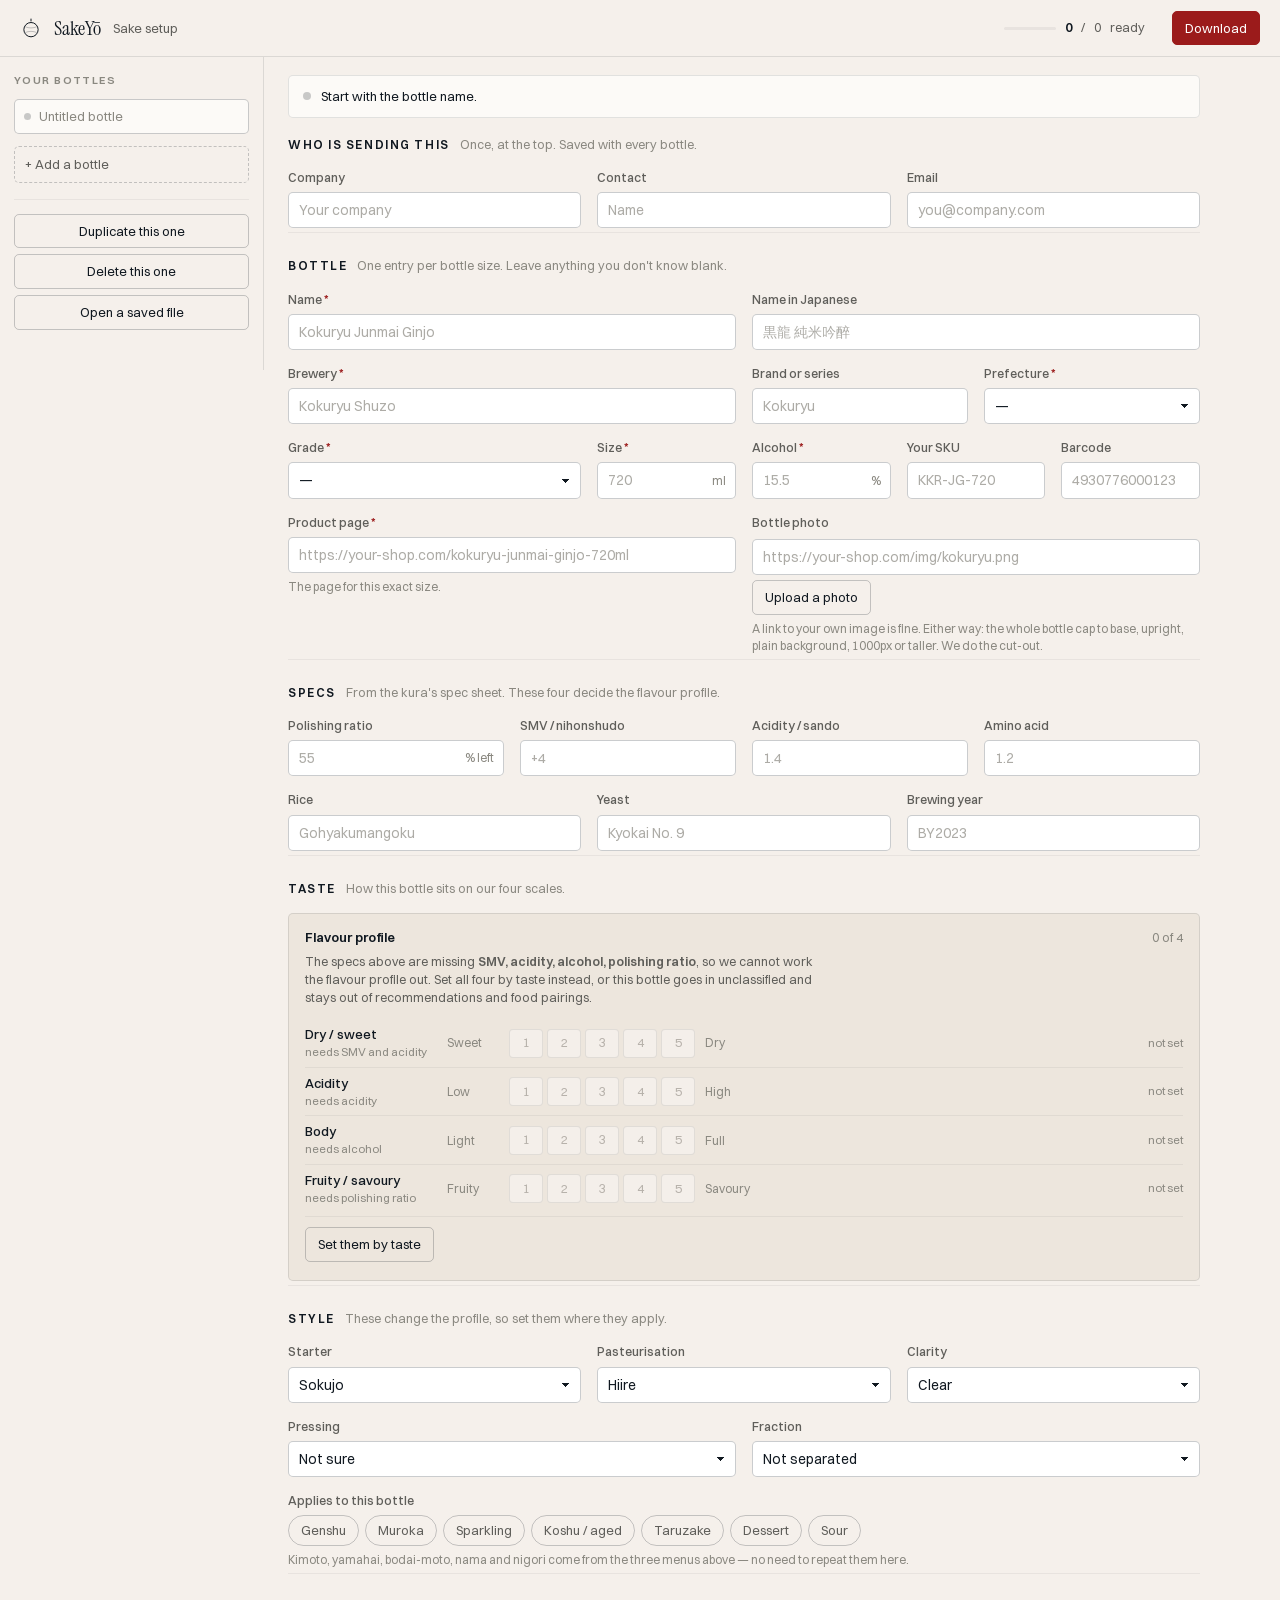
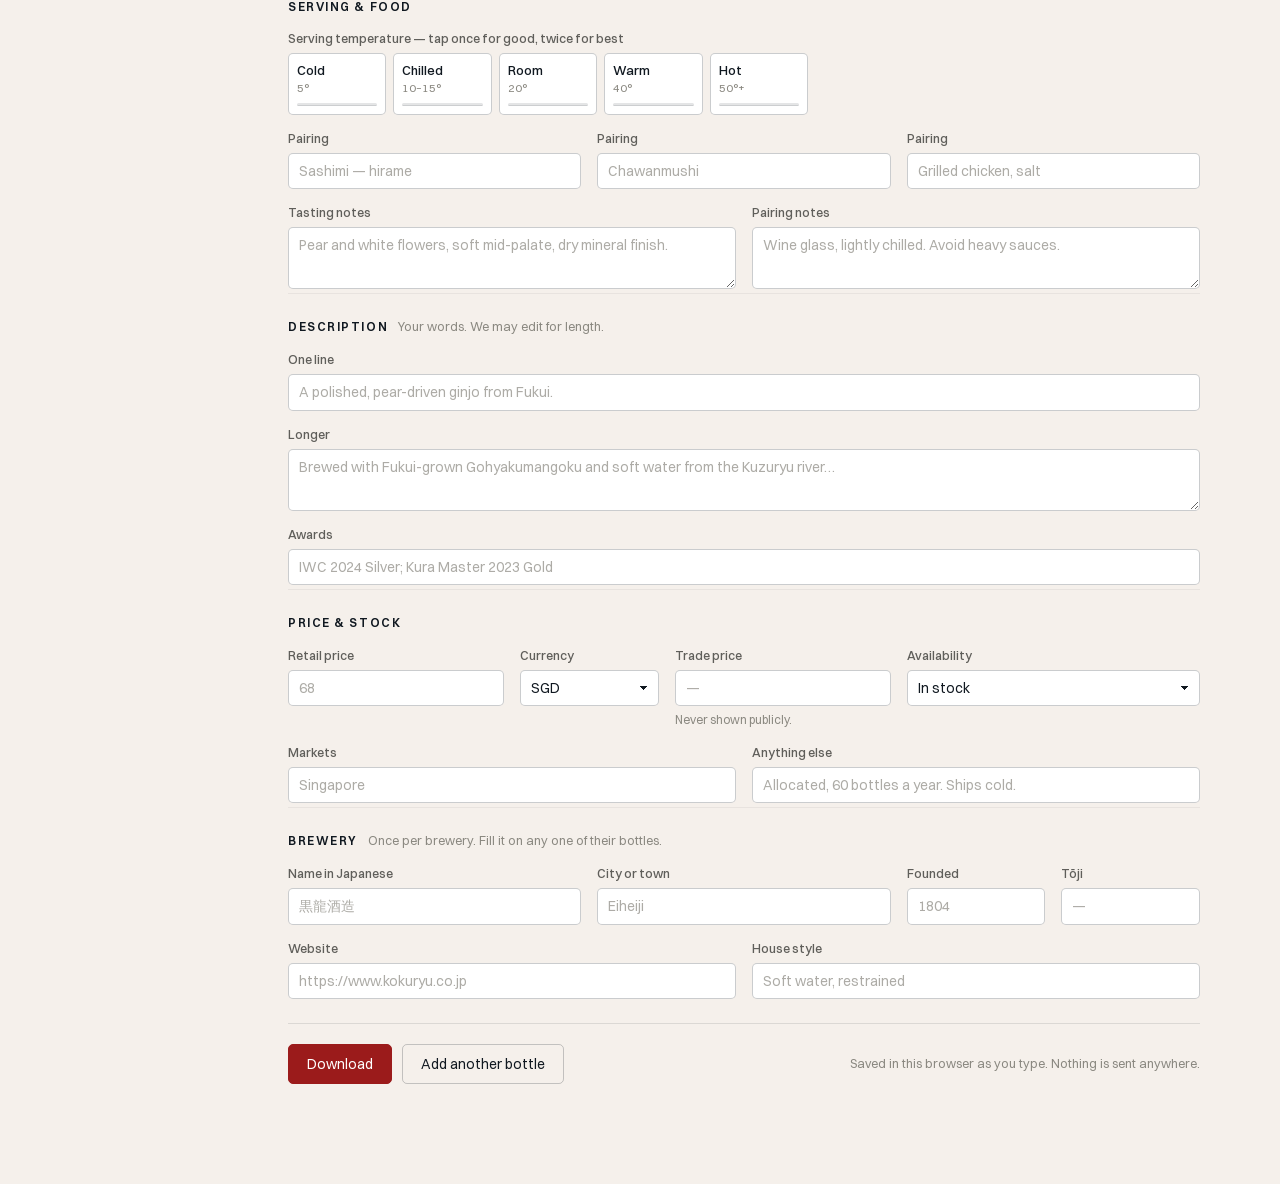
==== commit d0cc3833: "setup: prefill from what we already hold, say when a bottle is ready, take photos Three changes to t" ====
--- a/setup/index.html
+++ b/setup/index.html
@@ -141,6 +141,30 @@
 .taste .foot{display:flex; align-items:center; gap:12px; flex-wrap:wrap; padding:10px 0 12px; margin-top:4px; border-top:1px solid var(--hair-soft)}
 .taste .foot .hint{max-width:64ch}
 
+/* ---------- readiness ---------- */
+.ready{display:flex; align-items:center; gap:10px; flex-wrap:wrap; margin:18px 0 -6px; padding:11px 14px;
+  border:1px solid var(--hair); border-radius:var(--r); background:var(--surface); font-size:13px}
+.ready .pip{width:8px; height:8px; border-radius:50%; flex:none; background:var(--hair-strong)}
+.ready b{font-weight:600}
+.ready.go{border-color:var(--sage); background:var(--sage-tint)}
+.ready.go .pip{background:var(--sage)}
+.ready.no .pip{background:#C9A94A}
+.ready .gap{color:var(--ink-mute)}
+.tally{display:flex; align-items:center; gap:9px; font-size:12.5px; color:var(--ink-mute); font-variant-numeric:tabular-nums}
+.tally b{color:var(--ink); font-weight:600}
+.track{width:52px; height:3px; background:var(--hair-soft); border-radius:2px; overflow:hidden}
+.track span{display:block; height:100%; width:0; background:var(--sage); transition:width .3s}
+@media (max-width:720px){ .tally{display:none} }
+
+/* ---------- photo ---------- */
+.photo{display:flex; align-items:flex-start; gap:12px; margin-top:2px}
+.shot{width:56px; height:84px; flex:none; border:1px solid var(--hair); border-radius:4px; background:#fff center/contain no-repeat; display:none}
+.shot.on{display:block}
+.photo .col{display:flex; flex-direction:column; gap:5px; min-width:0; flex:1}
+.photo .row{display:flex; align-items:center; gap:8px; flex-wrap:wrap}
+.photo .state{font-size:12px; color:var(--ink-faint)}
+.photo .state.warn{color:var(--accent)}
+
 /* ---------- chips & temps ---------- */
 .chips{display:flex; flex-wrap:wrap; gap:6px}
 .chip{font:inherit; font-size:13px; cursor:pointer; padding:5px 12px; border-radius:999px;
@@ -211,6 +235,7 @@
     <span class="wordmark">SakeY&#333;</span>
     <span class="what">Sake setup</span>
     <span class="spacer"></span>
+    <span class="tally"><span class="track"><span id="track"></span></span><b id="readyCount">0</b>/<span id="totalCount">0</span> ready</span>
     <span class="saved" id="saved">&nbsp;</span>
     <button type="button" class="btn sm" id="exportBtn">Download</button>
   </div>
@@ -231,6 +256,8 @@
 
   <main class="main">
   <form id="form" autocomplete="off">
+
+    <div class="ready" id="ready"><span class="pip"></span><span id="readyText">Start with the bottle name.</span></div>
 
     <section>
       <div class="sec"><h2>Who is sending this</h2><span>Once, at the top. Saved with every bottle.</span></div>
@@ -281,8 +308,19 @@
           <input type="url" id="productUrl" data-k="productUrl" data-req placeholder="https://your-shop.com/kokuryu-junmai-ginjo-720ml">
           <span class="hint">The page for this exact size.</span></div>
         <div class="f s6"><label for="imageUrl">Bottle photo</label>
-          <input type="url" id="imageUrl" data-k="imageUrl" placeholder="https://your-shop.com/img/kokuryu.png">
-          <span class="hint">A link is fine. Bottle upright on white, 1000px or taller, no watermark.</span></div>
+          <div class="photo">
+            <span class="shot" id="shot"></span>
+            <span class="col">
+              <input type="url" id="imageUrl" data-k="imageUrl" placeholder="https://your-shop.com/img/kokuryu.png">
+              <span class="row">
+                <button type="button" class="btn ghost sm" id="photoBtn">Upload a photo</button>
+                <button type="button" class="lnk" id="photoClear" hidden>Remove</button>
+                <span class="state" id="photoState"></span>
+              </span>
+              <input type="file" id="photoFile" accept="image/*" hidden>
+            </span>
+          </div>
+          <span class="hint">A link to your own image is fine. Either way: the whole bottle cap to base, upright, plain background, 1000px or taller. We do the cut-out.</span></div>
       </div>
     </section>
 
@@ -769,8 +807,13 @@
   var KEY = "sakeyo-intake-v1";
   var state = { company: { name: "", contact: "", email: "" }, bottles: [], breweries: {}, current: 0 };
 
+  function newId() {
+    return "b" + Date.now().toString(36) + Math.random().toString(36).slice(2, 7);
+  }
+
   function blank() {
     return {
+      id: newId(), photo: "",
       name: "", nameJa: "", brand: "", brewery: "", prefecture: "", classification: "",
       volumeMl: null, abv: null, sku: "", janCode: "", productUrl: "", imageUrl: "",
       rprRaw: null, smv: null, acidity: null, aminoAcids: null,
@@ -793,23 +836,66 @@
              website: "", toji: "", houseStyle: "" };
   }
 
+  /* Uploaded photos push a catalog well past what localStorage holds, so the
+     work lives in IndexedDB where it exists. The localStorage copy is kept in
+     step as a fallback, minus the photos. */
+  var store = (function () {
+    var NAME = "sakeyo-intake", SHELF = "state", dbp = null;
+    function open() {
+      if (dbp) return dbp;
+      dbp = new Promise(function (res, rej) {
+        if (!window.indexedDB) return rej(new Error("none"));
+        var rq = indexedDB.open(NAME, 1);
+        rq.onupgradeneeded = function () { rq.result.createObjectStore(SHELF); };
+        rq.onsuccess = function () { res(rq.result); };
+        rq.onerror = function () { rej(rq.error); };
+      }).catch(function () { return null; });
+      return dbp;
+    }
+    function tx(mode, fn) {
+      return open().then(function (db) {
+        if (!db) return null;
+        return new Promise(function (res, rej) {
+          var t = db.transaction(SHELF, mode), rq = fn(t.objectStore(SHELF));
+          t.oncomplete = function () { res(rq ? rq.result : null); };
+          t.onerror = function () { rej(t.error); };
+        });
+      }).catch(function () { return null; });
+    }
+    return {
+      get: function () {
+        return tx("readonly", function (o) { return o.get(KEY); }).then(function (v) {
+          if (v) return v;
+          try { var raw = localStorage.getItem(KEY); return raw ? JSON.parse(raw) : null; }
+          catch (e) { return null; }
+        });
+      },
+      set: function (v) {
+        return tx("readwrite", function (o) { o.put(v, KEY); return null; }).then(function () {
+          try {
+            var slim = JSON.parse(JSON.stringify(v));
+            slim.bottles.forEach(function (b) { b.photo = ""; });
+            localStorage.setItem(KEY, JSON.stringify(slim));
+          } catch (e) {}
+        });
+      }
+    };
+  })();
+
   function save() {
-    try { localStorage.setItem(KEY, JSON.stringify(state)); } catch (e) {}
-    var s = document.getElementById("saved");
-    s.textContent = "Saved";
+    store.set(state);
+    var el = document.getElementById("saved");
+    el.textContent = "Saved";
     clearTimeout(save.t);
-    save.t = setTimeout(function () { s.textContent = " "; }, 1400);
+    save.t = setTimeout(function () { el.textContent = "\u00a0"; }, 1400);
   }
 
   function load() {
-    try {
-      var raw = localStorage.getItem(KEY);
-      if (!raw) return false;
-      var got = JSON.parse(raw);
+    return store.get().then(function (got) {
       if (!got || !got.bottles || !got.bottles.length) return false;
       state = adopt(got);
       return true;
-    } catch (e) { return false; }
+    });
   }
 
   /* Fill anything a saved or imported file is missing, so an older file
@@ -849,6 +935,8 @@
         base.pairing2 = sp.foodPairings[1] || "";
         base.pairing3 = sp.foodPairings[2] || "";
       }
+      if (!base.id) base.id = newId();
+      if (b.imageData && !base.photo) base.photo = b.imageData;
       base.temps = { cold: 0, chilled: 0, room: 0, warm: 0, hot: 0 };
       var t2 = b.temps || sp.servingTemps;
       if (t2) TEMPS.forEach(function (t) { base.temps[t] = t2[t] || 0; });
@@ -904,6 +992,7 @@
       el.setAttribute("data-state", String(b.temps[el.getAttribute("data-temp")] || 0));
     });
     renderKura();
+    renderPhoto();
     renderAxes();
     renderList();
     markRequired();
@@ -928,6 +1017,7 @@
       var key = el.getAttribute("data-k");
       cur()[key] = readVal(el, key);
       if (key === "brewery") renderKura();
+      if (key === "imageUrl") renderPhoto();
       if (key === "prefecture") {
         var k = kuraFor(cur().brewery);
         if (k.name && !k.prefecture) k.prefecture = cur().prefecture;
@@ -954,6 +1044,68 @@
       k[key] = readVal(el, key);
       if (!k.prefecture && b.prefecture) k.prefecture = b.prefecture;
       save();
+    });
+  });
+
+  /* Photos. A transparent PNG is kept as PNG — that is a cut-out already and
+     JPEG would fill the background back in. Everything else is resized down
+     and stored as JPEG so a 20-bottle catalog stays a sane size. */
+  function readPhoto(file, cb) {
+    if (!file) return cb(null, "No file.");
+    if (!/^image\//.test(file.type)) return cb(null, "That is not an image.");
+    var url = URL.createObjectURL(file), img = new Image();
+    img.onload = function () {
+      var max = 1400, scale = Math.min(1, max / Math.max(img.width, img.height));
+      var c = document.createElement("canvas");
+      c.width = Math.round(img.width * scale);
+      c.height = Math.round(img.height * scale);
+      c.getContext("2d").drawImage(img, 0, 0, c.width, c.height);
+      URL.revokeObjectURL(url);
+      var png = /png/i.test(file.type);
+      var data;
+      try { data = c.toDataURL(png ? "image/png" : "image/jpeg", png ? undefined : 0.82); }
+      catch (err) { return cb(null, "That image could not be read."); }
+      cb(data, null, { w: img.width, h: img.height });
+    };
+    img.onerror = function () { URL.revokeObjectURL(url); cb(null, "That image would not open."); };
+    img.src = url;
+  }
+
+  function renderPhoto() {
+    var b = cur(), shot = document.getElementById("shot");
+    var src = b.photo || b.imageUrl;
+    shot.className = src ? "shot on" : "shot";
+    shot.style.backgroundImage = src ? 'url("' + src.replace(/"/g, '%22') + '")' : "";
+    document.getElementById("photoClear").hidden = !b.photo;
+    var st = document.getElementById("photoState");
+    if (b.photo) {
+      var kb = Math.round(b.photo.length * 0.75 / 1024);
+      st.textContent = "Photo attached, " + kb + " KB";
+      st.className = "state";
+      if (b.photoSmall) { st.textContent += " — under 1000px, so it may be too small"; st.className = "state warn"; }
+    } else {
+      st.textContent = "";
+      st.className = "state";
+    }
+  }
+
+  document.getElementById("photoBtn").addEventListener("click", function () {
+    document.getElementById("photoFile").click();
+  });
+  document.getElementById("photoClear").addEventListener("click", function () {
+    cur().photo = ""; cur().photoSmall = false;
+    renderPhoto(); save();
+  });
+  document.getElementById("photoFile").addEventListener("change", function (e) {
+    var file = e.target.files && e.target.files[0];
+    e.target.value = "";
+    if (!file) return;
+    readPhoto(file, function (data, err, size) {
+      if (!data) { alert(err); return; }
+      var b = cur();
+      b.photo = data;
+      b.photoSmall = !!(size && Math.max(size.w, size.h) < 1000);
+      renderPhoto(); save();
     });
   });
 
@@ -1114,14 +1266,54 @@
 
 /* ===== bottle list ======================================================= */
 
+  /* One definition of "we can set this bottle up": the fields the catalog
+     needs, plus all four flavour scores. Anything less and it lands
+     unclassified, out of recommendations and pairings. */
+  var GAP_LABEL = { name: "a name", brewery: "the brewery", prefecture: "the prefecture",
+                    classification: "the grade", volumeMl: "bottle size", abv: "alcohol",
+                    productUrl: "a product page" };
+
+  function gapsFor(b) {
+    var out = missingRequired(b).map(function (k) { return GAP_LABEL[k] || k; });
+    if (axesSet(b) < 4) out.push("the flavour profile");
+    return out;
+  }
+
+  function sentence(list) {
+    if (list.length <= 1) return list[0] || "";
+    return list.slice(0, -1).join(", ") + " and " + list[list.length - 1];
+  }
+
+  function readyCount() {
+    return filled().filter(function (b) { return gapsFor(b).length === 0; }).length;
+  }
+
+  function renderReady() {
+    var b = cur(), gaps = gapsFor(b), el = document.getElementById("ready");
+    var txt = document.getElementById("readyText");
+    if (!b.name && !b.brewery) {
+      el.className = "ready";
+      txt.textContent = "Start with the bottle name.";
+    } else if (!gaps.length) {
+      el.className = "ready go";
+      txt.innerHTML = "<b>Ready to set up.</b> We have everything we need for this bottle.";
+    } else {
+      el.className = "ready no";
+      txt.innerHTML = "<b>Nearly there.</b> <span class=\"gap\">We still need " + sentence(gaps) + ".</span>";
+    }
+    var total = filled().length, done = readyCount();
+    document.getElementById("readyCount").textContent = String(done);
+    document.getElementById("totalCount").textContent = String(total);
+    document.getElementById("track").style.width = (total ? (done / total * 100) : 0) + "%";
+  }
+
   function bottleState(b) {
-    var missing = missingRequired(b).length, n = axesSet(b);
-    if (missing === 0 && n === 4) return "ok";
-    if (missing === 0 || b.name) return "part";
-    return "";
+    if (!gapsFor(b).length) return "ok";
+    return b.name ? "part" : "";
   }
 
   function renderList() {
+    renderReady();
     var list = document.getElementById("blist");
     list.innerHTML = "";
     state.bottles.forEach(function (b, i) {
@@ -1208,7 +1400,9 @@
     ["Brand / Series", function (b) { return b.brand; }],
     ["Your SKU / Product Code", function (b) { return b.sku; }],
     ["JAN / Barcode", function (b) { return b.janCode; }],
-    ["Product Image URL", function (b) { return b.imageUrl; }],
+    ["Product Image URL", function (b) {
+      return b.imageUrl || (b.photo ? "(photo attached in the JSON file)" : "");
+    }],
     ["Short Description (1 sentence)", function (b) { return b.shortDescription; }],
     ["Full Description", function (b) { return b.description; }],
     ["Rice Polishing Ratio (%)", function (b) { return b.rprRaw; }],
@@ -1324,6 +1518,7 @@
           brewery: b.brewery, prefecture: b.prefecture, classification: b.classification,
           volumeMl: b.volumeMl, abv: b.abv, janCode: b.janCode,
           imageUrl: b.imageUrl,
+          imageData: b.photo || undefined,
           shortDescription: b.shortDescription, description: b.description,
           tastingNotes: b.tastingNotes,
           rprRaw: b.rprRaw, smv: b.smv, acidity: b.acidity, aminoAcids: b.aminoAcids,
@@ -1376,14 +1571,8 @@
   document.getElementById("dlgClose").addEventListener("click", closeDlg);
 
   function issuesFor(b) {
-    var out = [], miss = missingRequired(b);
-    var LABEL = { name: "name", brewery: "brewery", prefecture: "prefecture",
-                  classification: "grade", volumeMl: "bottle size", abv: "alcohol",
-                  productUrl: "product page" };
-    if (miss.length) out.push("missing " + miss.map(function (k) { return LABEL[k] || k; }).join(", "));
-    var n = axesSet(b);
-    if (n < 4) out.push("flavour profile " + n + " of 4");
-    return out;
+    var gaps = gapsFor(b);
+    return gaps.length ? ["still needs " + sentence(gaps)] : [];
   }
 
   function openExport() {
@@ -1498,6 +1687,43 @@
     e.target.value = "";
   });
 
+/* ===== prefill ===========================================================
+   /setup/?importer=twdc loads importers/twdc.json — what we already hold on
+   that company, so nobody retypes what is on their own website. Their own
+   saved work always wins; the prefill only fills an empty page.
+   ======================================================================== */
+
+  function prefillKey() {
+    var m = /[?&]importer=([a-z0-9-]{1,40})/i.exec(location.search);
+    return m ? m[1].toLowerCase() : null;
+  }
+
+  function prefill() {
+    var key = prefillKey();
+    if (!key || !window.fetch) return Promise.resolve(null);
+    return fetch("importers/" + key + ".json", { cache: "no-cache" })
+      .then(function (r) { return r.ok ? r.json() : null; })
+      .then(function (got) {
+        if (!got || !got.bottles || !got.bottles.length) return null;
+        state = adopt(got);
+        state.current = 0;
+        save();
+        return got.prefill || (got.bottles.length + " bottles");
+      })
+      .catch(function () { return null; });
+  }
+
+  function notePrefill(label) {
+    var note = document.createElement("div");
+    note.className = "notice good";
+    note.style.margin = "18px 0 -6px";
+    note.innerHTML = "<span><b>We filled in what we already had.</b> " + String(label) +
+      ". Check it, then add what is missing — alcohol, bottle size and the specs. " +
+      "Nothing here is published until you send it back.</span>";
+    var ready = document.getElementById("ready");
+    ready.parentNode.insertBefore(note, ready);
+  }
+
 /* ===== start ============================================================= */
 
   function renderCompany() {
@@ -1511,9 +1737,16 @@
     sel.appendChild(o);
   });
 
-  if (!load()) state.bottles = [blank()];
-  renderCompany();
-  renderBottle();
+  load().then(function (had) {
+    return had ? null : prefill();
+  }).catch(function () {
+    return null;
+  }).then(function (label) {
+    if (!state.bottles.length) state.bottles = [blank()];
+    renderCompany();
+    renderBottle();
+    if (label) notePrefill(label);
+  });
 
   window.addEventListener("beforeunload", function (e) {
     if (!filled().length) return;
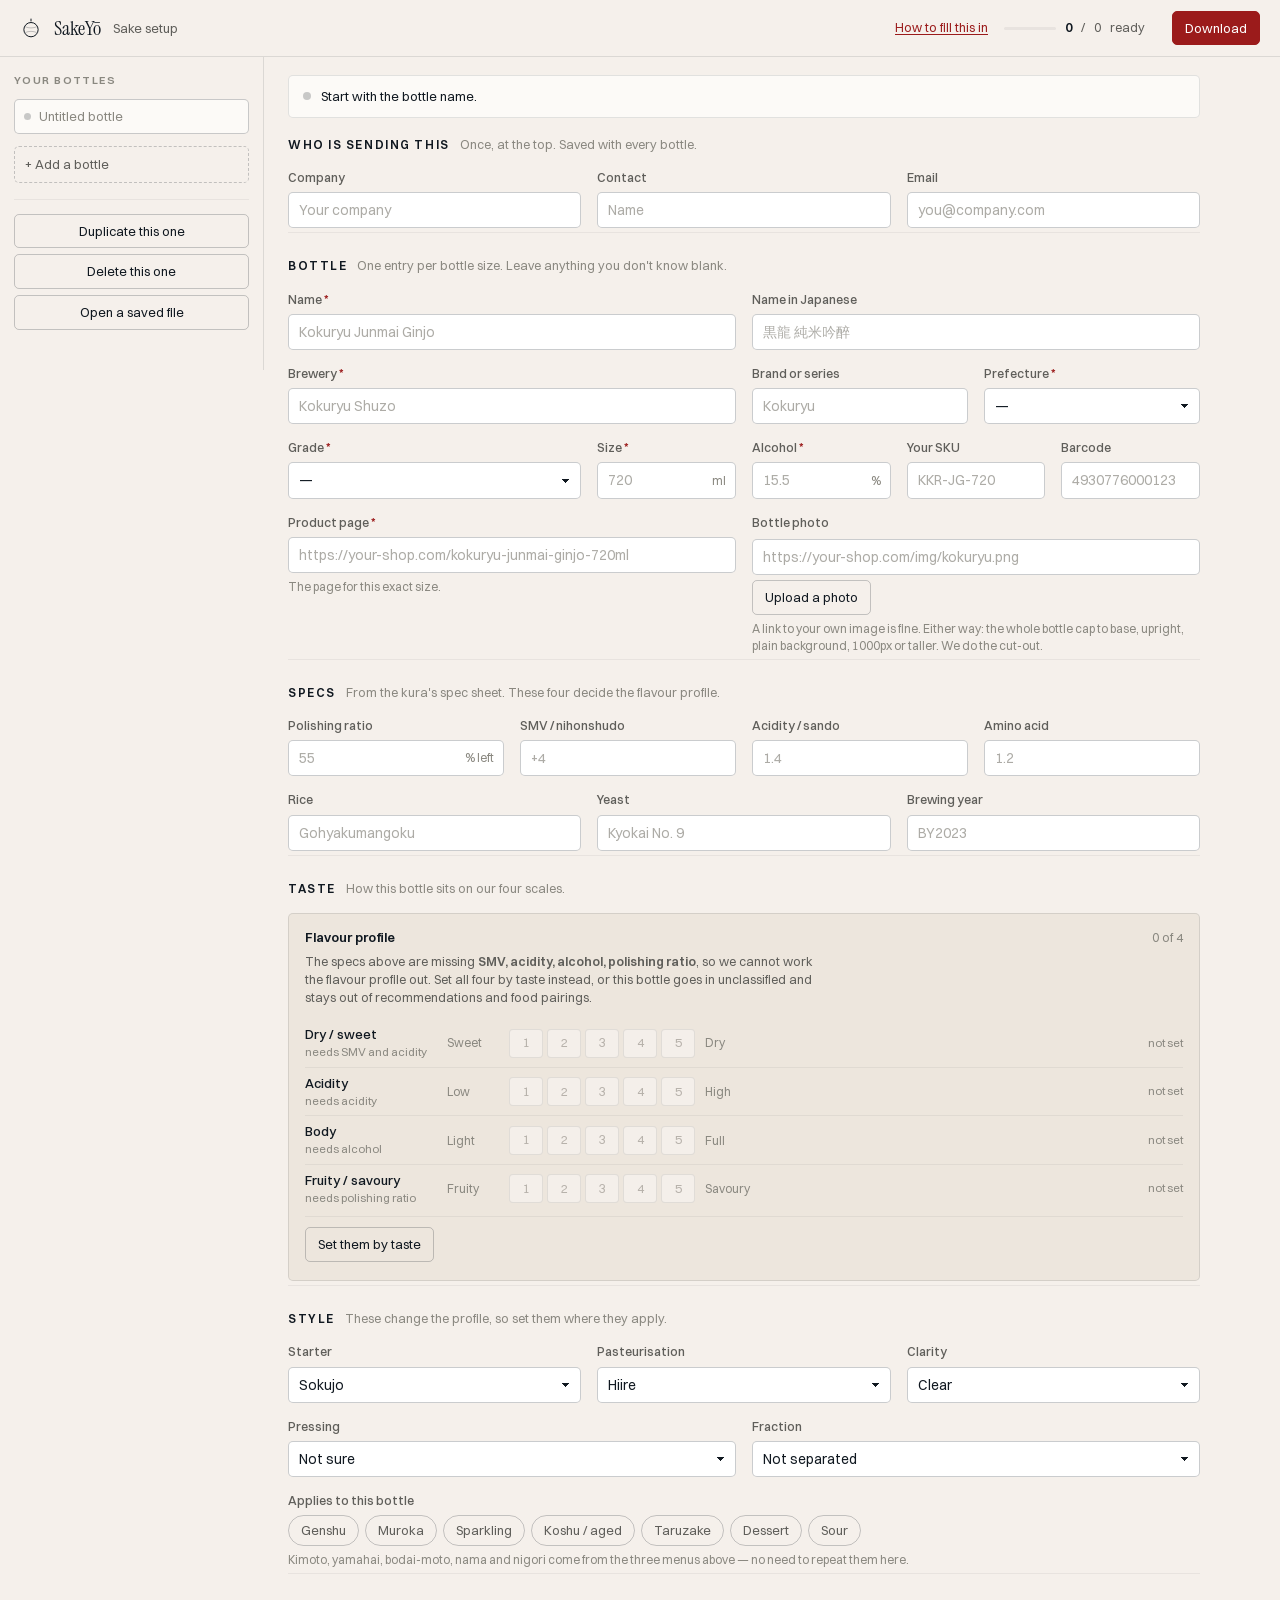
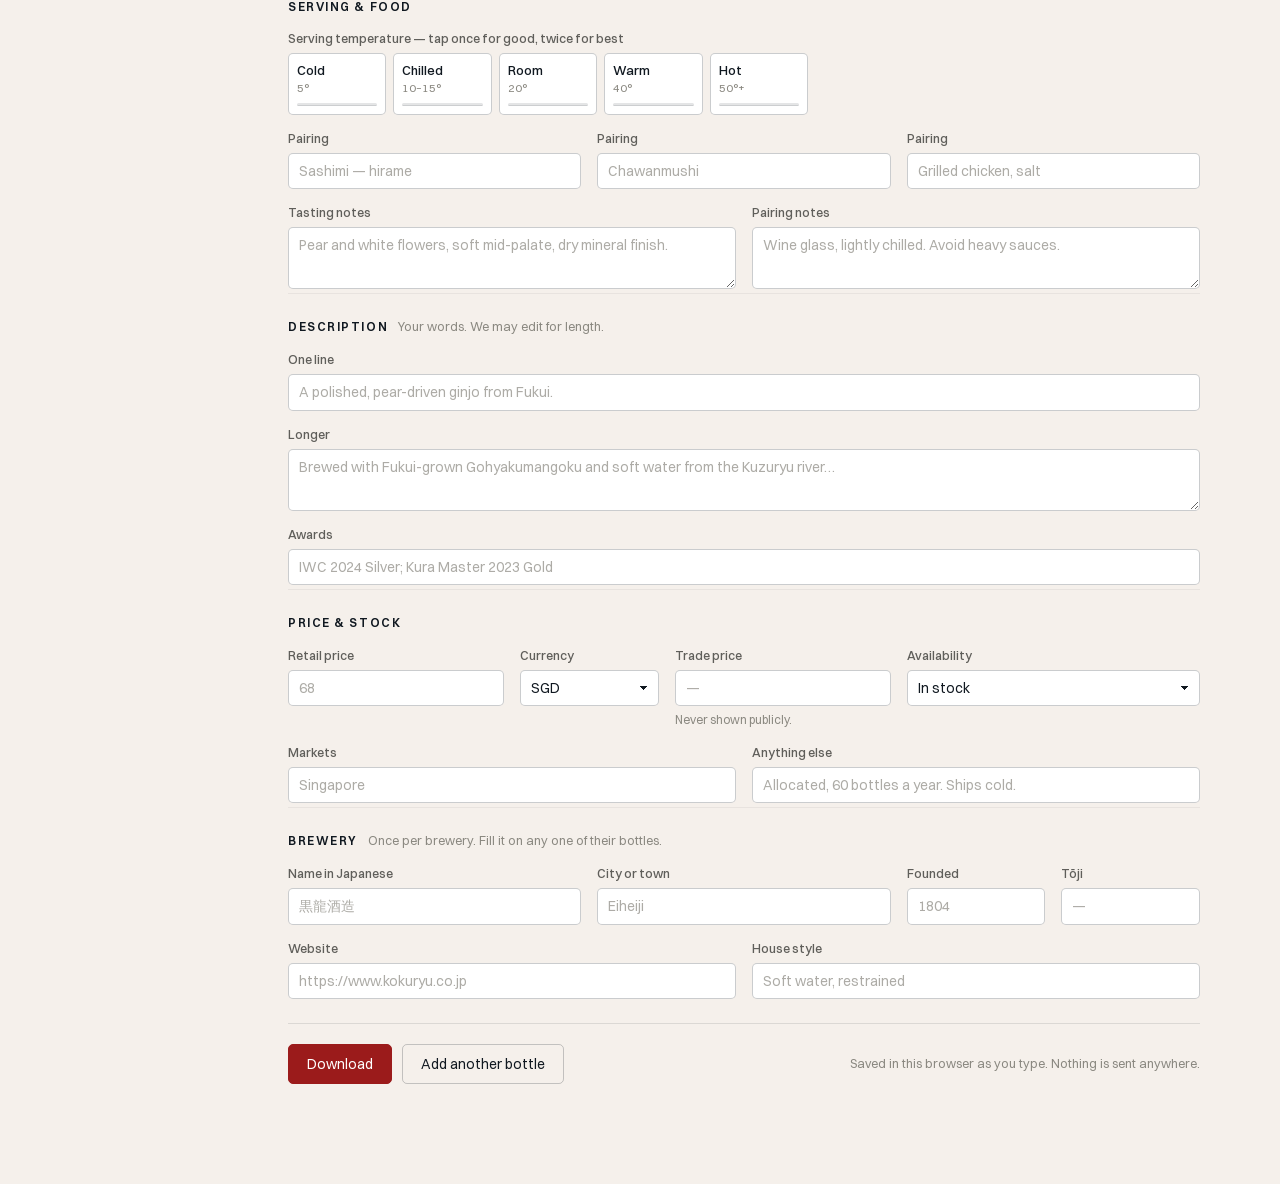
==== commit 72bff56e: "setup: add a guide for whoever is entering the data /setup/guide/ — what the form is for, how to wor" ====
--- a/setup/index.html
+++ b/setup/index.html
@@ -235,6 +235,7 @@
     <span class="wordmark">SakeY&#333;</span>
     <span class="what">Sake setup</span>
     <span class="spacer"></span>
+    <a class="lnk" href="guide/" style="margin-right:4px">How to fill this in</a>
     <span class="tally"><span class="track"><span id="track"></span></span><b id="readyCount">0</b>/<span id="totalCount">0</span> ready</span>
     <span class="saved" id="saved">&nbsp;</span>
     <button type="button" class="btn sm" id="exportBtn">Download</button>
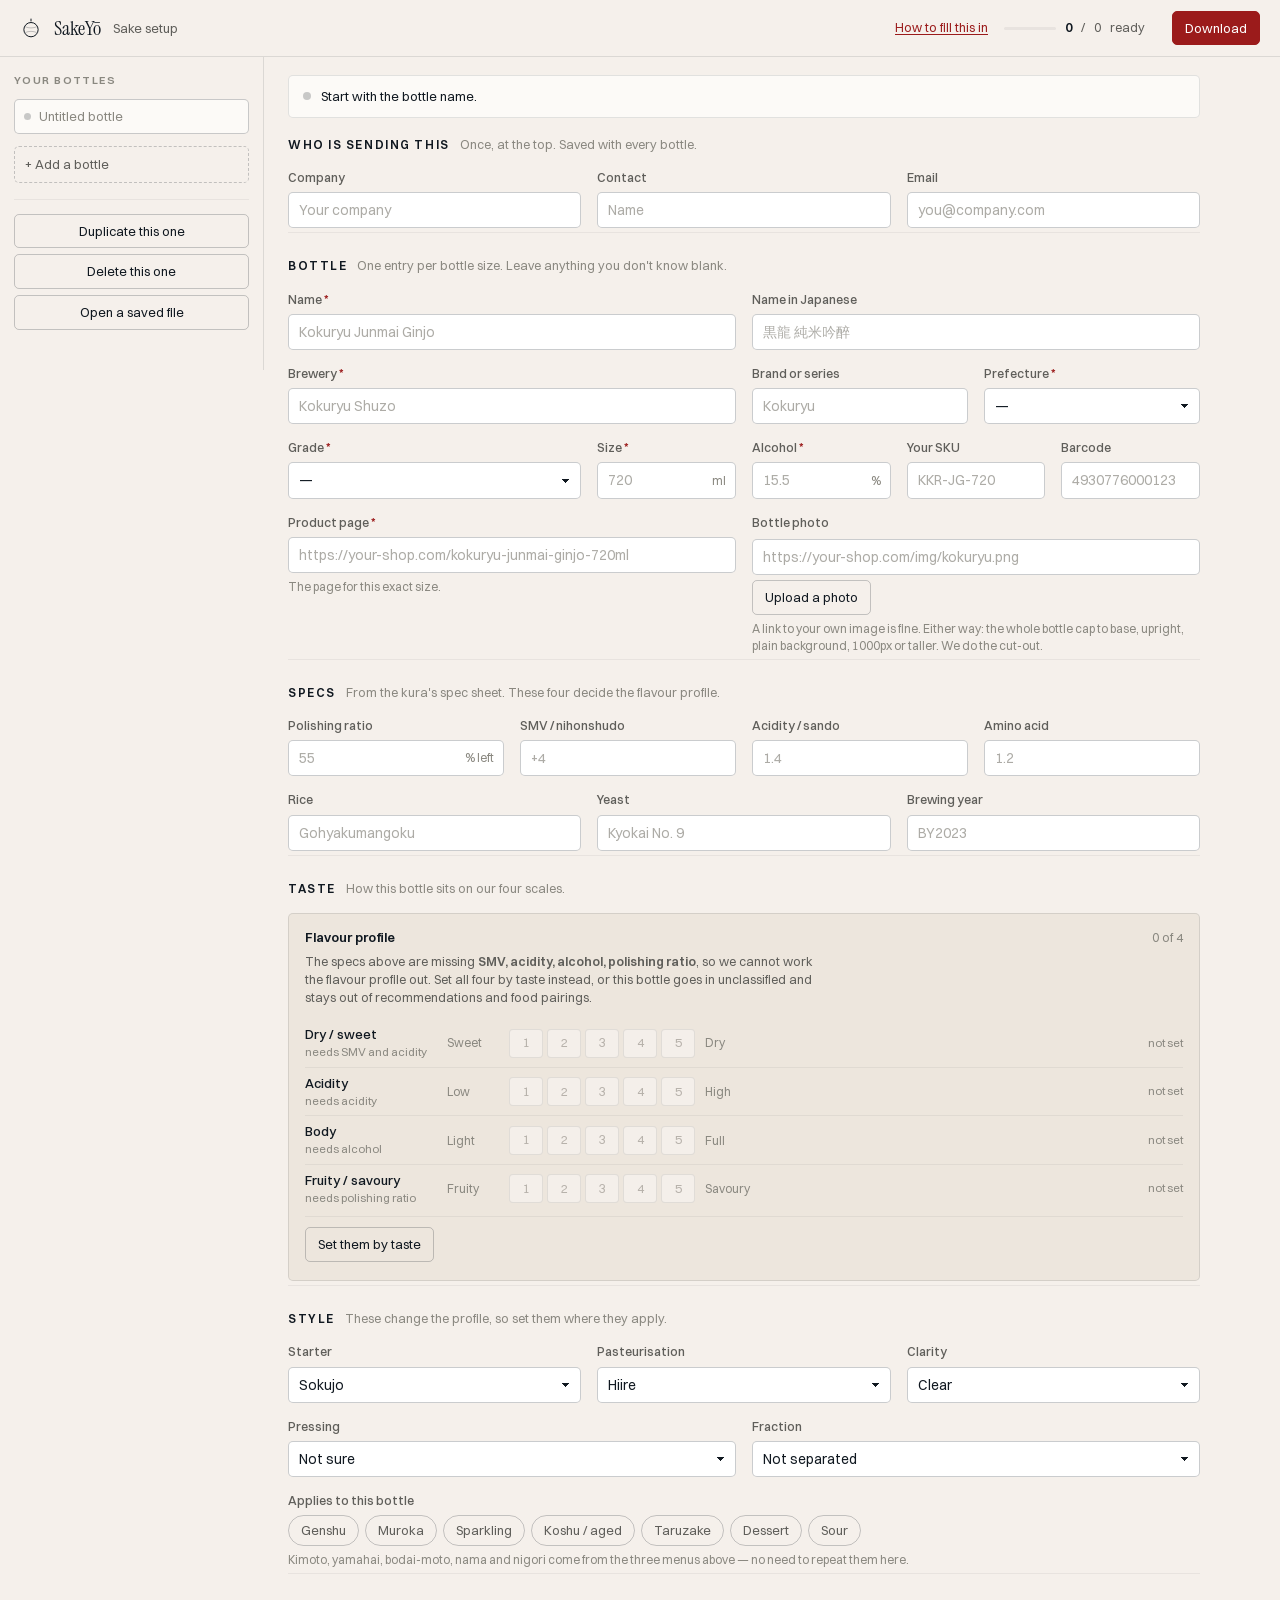
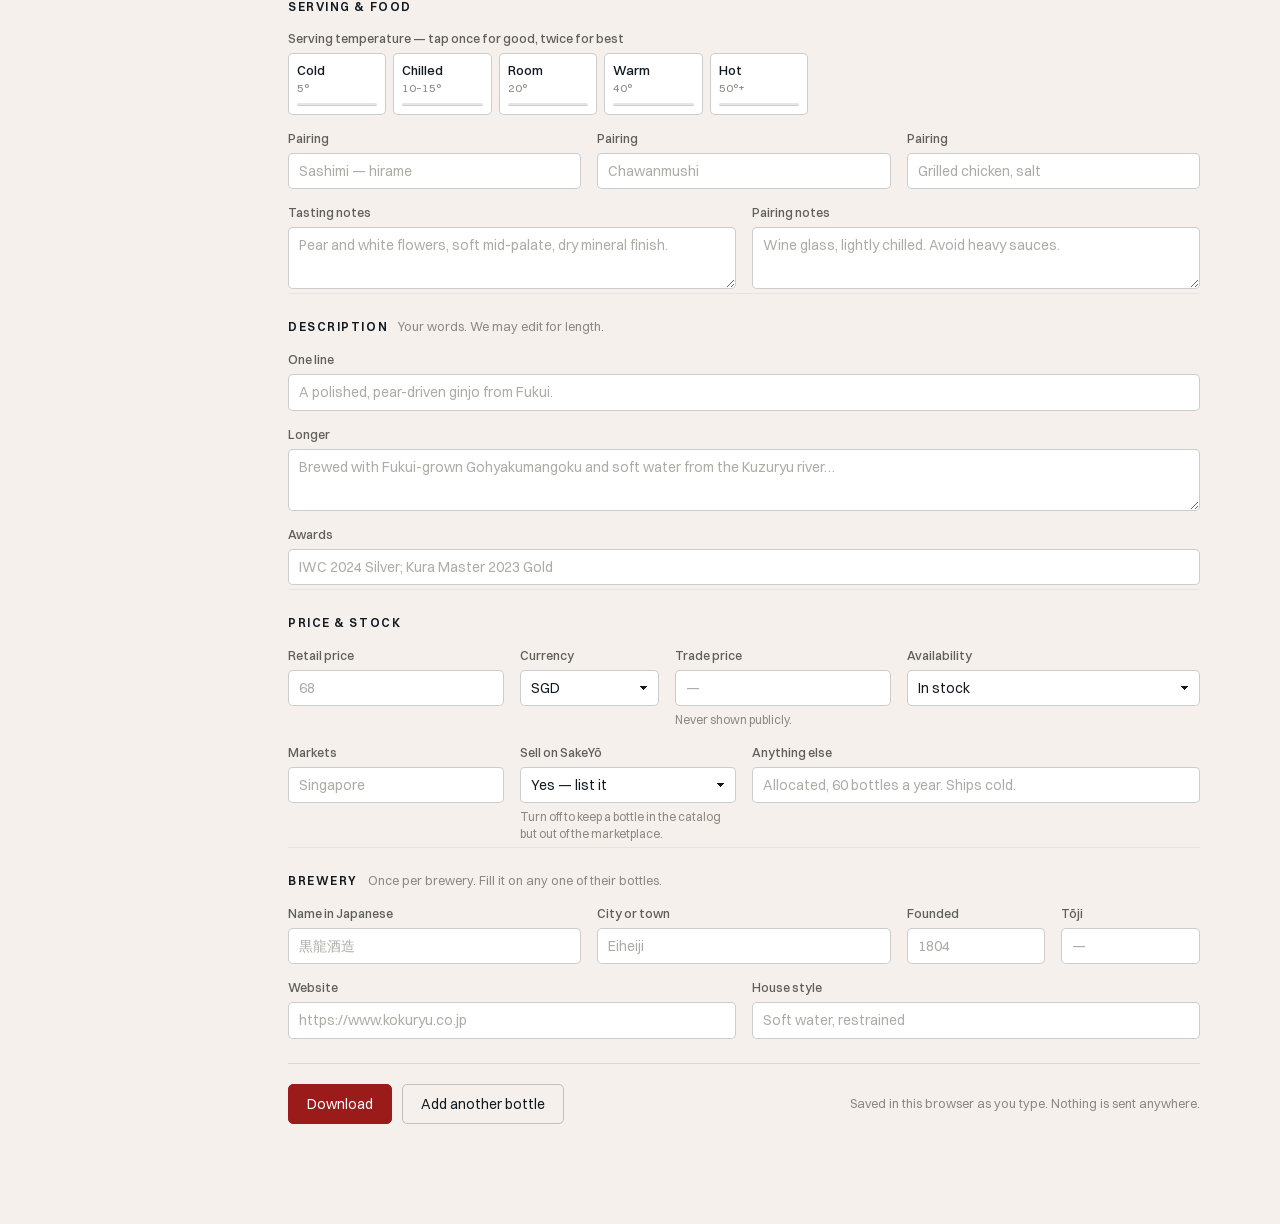
==== commit 1ac4deee: "setup: marketplace on/off per bottle, unguessable prefill keys Adds "Sell on SakeYo" to Price & stoc" ====
--- a/setup/index.html
+++ b/setup/index.html
@@ -433,8 +433,14 @@
           <span class="hint">Never shown publicly.</span></div>
         <div class="f s4"><label for="availability">Availability</label>
           <select id="availability" data-k="availability"><option>In stock</option><option>Pre-order</option><option>Seasonal</option><option>Allocation only</option><option>Discontinued</option></select></div>
-        <div class="f s6"><label for="market">Markets</label>
+        <div class="f s3"><label for="market">Markets</label>
           <input type="text" id="market" data-k="market" placeholder="Singapore"></div>
+        <div class="f s3"><label for="listed">Sell on SakeY&#333;</label>
+          <select id="listed" data-k="listed">
+            <option value="yes">Yes &mdash; list it</option>
+            <option value="no">No &mdash; hold it back</option>
+          </select>
+          <span class="hint">Turn off to keep a bottle in the catalog but out of the marketplace.</span></div>
         <div class="f s6"><label for="notes">Anything else</label>
           <input type="text" id="notes" data-k="notes" placeholder="Allocated, 60 bottles a year. Ships cold."></div>
       </div>
@@ -828,7 +834,7 @@
       pairing1: "", pairing2: "", pairing3: "", pairingNotes: "", tastingNotes: "",
       shortDescription: "", description: "", awards: "",
       price: null, priceCurrency: "SGD", tradePrice: null,
-      availability: "In stock", market: "", notes: ""
+      availability: "In stock", market: "", listed: "yes", notes: ""
     };
   }
 
@@ -930,6 +936,7 @@
       ["sku", "productUrl", "availability", "market", "pairingNotes", "notes"].forEach(function (k) {
         if (sp[k]) base[k] = sp[k];
       });
+      if (sp.listed === false) base.listed = "no";
       if (sp.tradePrice != null) base.tradePrice = sp.tradePrice;
       if (sp.foodPairings && sp.foodPairings.length) {
         base.pairing1 = sp.foodPairings[0] || "";
@@ -1346,6 +1353,7 @@
       b.brewery = src.brewery; b.prefecture = src.prefecture; b.brand = src.brand;
       b.starter = src.starter; b.pasteurisation = src.pasteurisation; b.clarity = src.clarity;
       b.priceCurrency = src.priceCurrency; b.market = src.market; b.availability = src.availability;
+      b.listed = src.listed;
       b.volumeMl = src.volumeMl;
     }
     state.bottles.push(b);
@@ -1445,6 +1453,7 @@
     ["Trade Price (optional)", function (b) { return b.tradePrice; }],
     ["Availability", function (b) { return b.availability; }],
     ["Market / Country", function (b) { return b.market; }],
+    ["Sell on SakeYo?", function (b) { return b.listed === "no" ? "No" : "Yes"; }],
     ["Notes for SakeYō", function (b) { return b.notes; }],
     ["Flavour profile", function (b) { return axisSummary(b); }],
     ["How the axes were set", function (b) { return axisSources(b); }]
@@ -1535,6 +1544,7 @@
           supplier: {
             sku: b.sku, productUrl: b.productUrl, tradePrice: b.tradePrice,
             availability: b.availability, market: b.market,
+            listed: b.listed !== "no",
             foodPairings: [b.pairing1, b.pairing2, b.pairing3].filter(Boolean),
             pairingNotes: b.pairingNotes, servingTemps: b.temps, notes: b.notes
           }
@@ -1729,6 +1739,14 @@
 
   function renderCompany() {
     coFields.forEach(function (el) { writeVal(el, state.company[el.getAttribute("data-co")]); });
+    /* A prefilled link already knows the company, so stop asking them to type
+       it — show it as settled and ask only for who we should reply to. */
+    var box = document.getElementById("coName");
+    if (state.company.name && prefillKey()) {
+      box.readOnly = true;
+      box.style.background = "var(--ground-2)";
+      box.title = "We already have your company on file";
+    }
   }
 
   var sel = document.getElementById("prefecture");
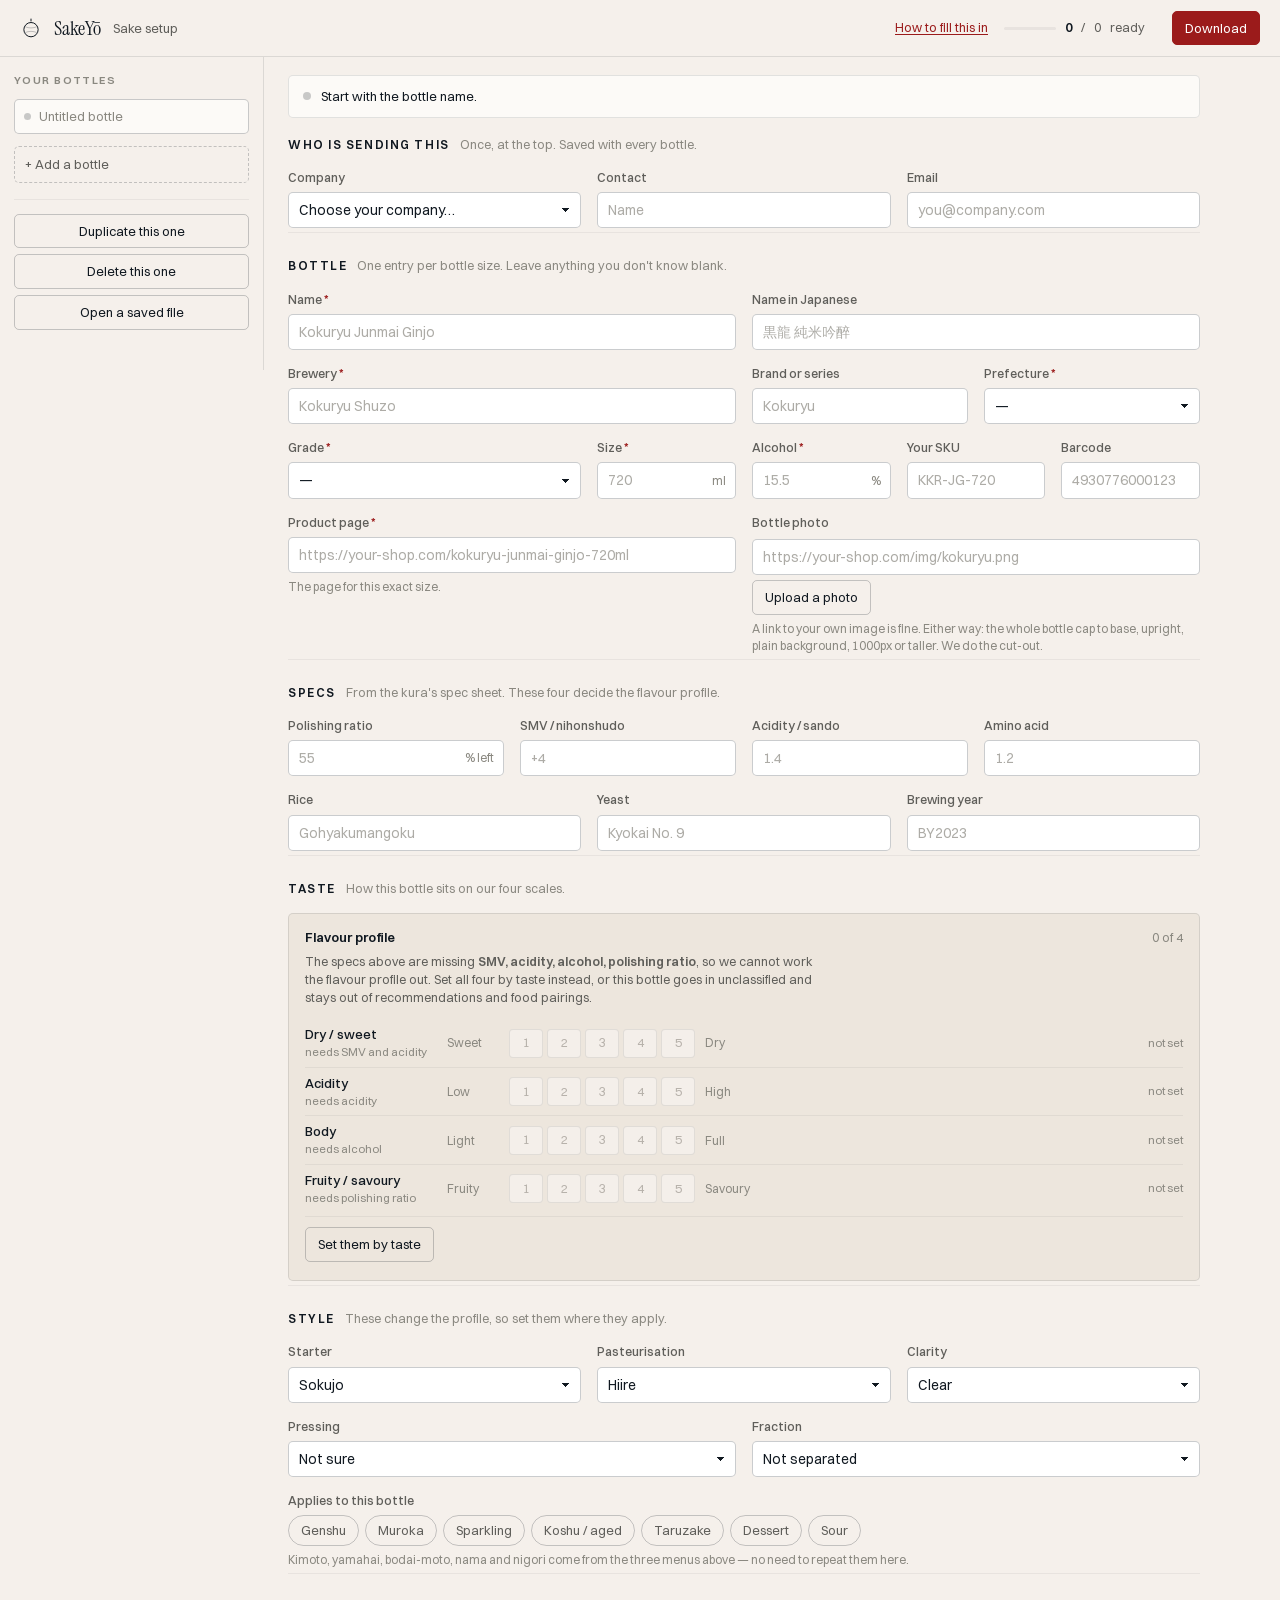
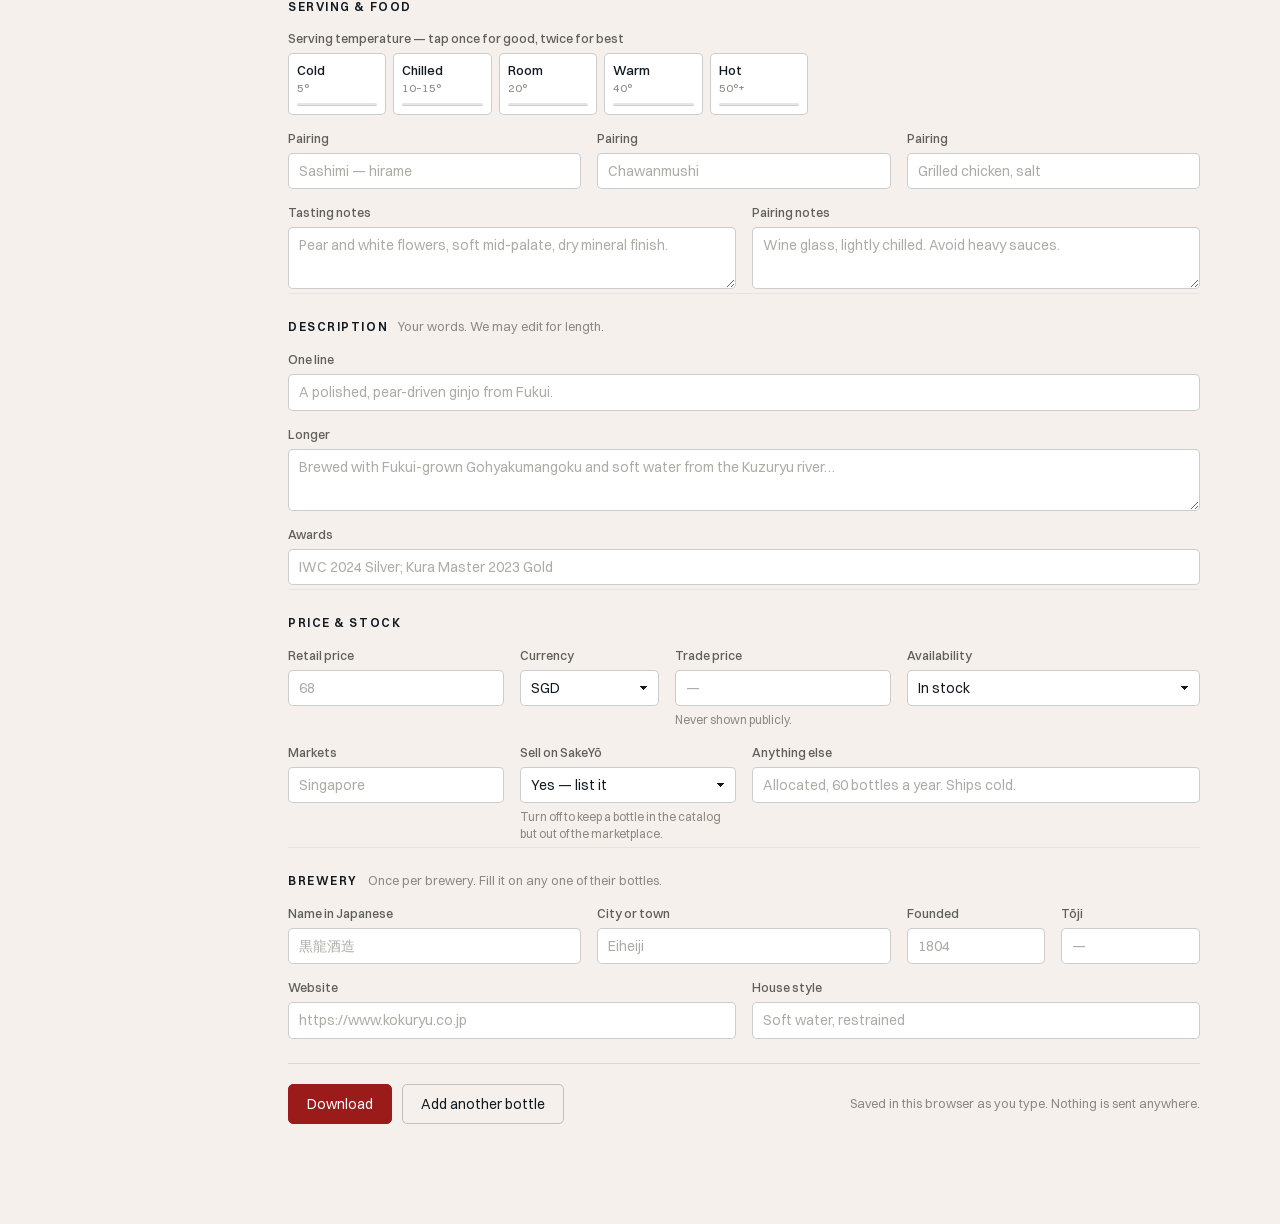
==== commit 18f675e1: "setup: pick your company from a dropdown Company is now chosen at the top, not typed. The list comes" ====
--- a/setup/index.html
+++ b/setup/index.html
@@ -263,8 +263,9 @@
     <section>
       <div class="sec"><h2>Who is sending this</h2><span>Once, at the top. Saved with every bottle.</span></div>
       <div class="grid">
-        <div class="f s4"><label for="coName">Company</label>
-          <input type="text" id="coName" data-co="name" placeholder="Your company"></div>
+        <div class="f s4"><label for="coPick">Company</label>
+          <select id="coPick"><option value="">Choose your company&hellip;</option></select>
+          <input type="text" id="coName" data-co="name" placeholder="Your company" hidden></div>
         <div class="f s4"><label for="coContact">Contact</label>
           <input type="text" id="coContact" data-co="contact" placeholder="Name"></div>
         <div class="f s4"><label for="coEmail">Email</label>
@@ -1710,7 +1711,10 @@
   }
 
   function prefill() {
-    var key = prefillKey();
+    return loadPrefill(prefillKey());
+  }
+
+  function loadPrefill(key) {
     if (!key || !window.fetch) return Promise.resolve(null);
     return fetch("importers/" + key + ".json", { cache: "no-cache" })
       .then(function (r) { return r.ok ? r.json() : null; })
@@ -1737,16 +1741,80 @@
 
 /* ===== start ============================================================= */
 
+  /* The dropdown is fed by importers/index.json. Adding a company is two
+     steps: drop its prefill JSON in that folder, add a line to index.json.
+     Both files are public, so a prefill must only ever hold what is already
+     public on that company's own site. */
+  var pick = document.getElementById("coPick");
+  var companies = [];
+
+  function loadCompanies() {
+    if (!window.fetch) return Promise.resolve();
+    return fetch("importers/index.json", { cache: "no-cache" })
+      .then(function (r) { return r.ok ? r.json() : null; })
+      .then(function (got) {
+        companies = (got && got.companies) || [];
+        companies.forEach(function (c) {
+          var o = document.createElement("option");
+          o.value = c.key;
+          o.textContent = c.name;
+          pick.appendChild(o);
+        });
+        var other = document.createElement("option");
+        other.value = "__other";
+        other.textContent = "Not listed \u2014 type it in";
+        pick.appendChild(other);
+      })
+      .catch(function () {});
+  }
+
+  function showTyped(on) {
+    var box = document.getElementById("coName");
+    box.hidden = !on;
+    if (on) box.focus();
+  }
+
+  pick.addEventListener("change", function () {
+    var key = pick.value;
+    if (key === "__other") {
+      state.company.name = "";
+      document.getElementById("coName").value = "";
+      showTyped(true);
+      save();
+      return;
+    }
+    showTyped(false);
+    if (!key) return;
+    var known = companies.filter(function (c) { return c.key === key; })[0];
+    if (filled().length && !confirm(
+        "Load the bottles we hold for " + (known ? known.name : "this company") +
+        "? Anything entered here is replaced.")) {
+      syncPick();
+      return;
+    }
+    loadPrefill(key).then(function (label) {
+      if (!label) {
+        alert("We do not have a list for that company yet. Enter the bottles and send them over.");
+        state.company.name = known ? known.name : "";
+      }
+      if (!state.bottles.length) state.bottles = [blank()];
+      renderCompany();
+      renderBottle();
+      if (label) notePrefill(label);
+      save();
+    });
+  });
+
+  function syncPick() {
+    var match = companies.filter(function (c) { return c.name === state.company.name; })[0];
+    if (match) { pick.value = match.key; showTyped(false); }
+    else if (state.company.name) { pick.value = "__other"; showTyped(true); }
+    else { pick.value = ""; showTyped(false); }
+  }
+
   function renderCompany() {
     coFields.forEach(function (el) { writeVal(el, state.company[el.getAttribute("data-co")]); });
-    /* A prefilled link already knows the company, so stop asking them to type
-       it — show it as settled and ask only for who we should reply to. */
-    var box = document.getElementById("coName");
-    if (state.company.name && prefillKey()) {
-      box.readOnly = true;
-      box.style.background = "var(--ground-2)";
-      box.title = "We already have your company on file";
-    }
+    syncPick();
   }
 
   var sel = document.getElementById("prefecture");
@@ -1756,7 +1824,9 @@
     sel.appendChild(o);
   });
 
-  load().then(function (had) {
+  loadCompanies().then(function () {
+    return load();
+  }).then(function (had) {
     return had ? null : prefill();
   }).catch(function () {
     return null;
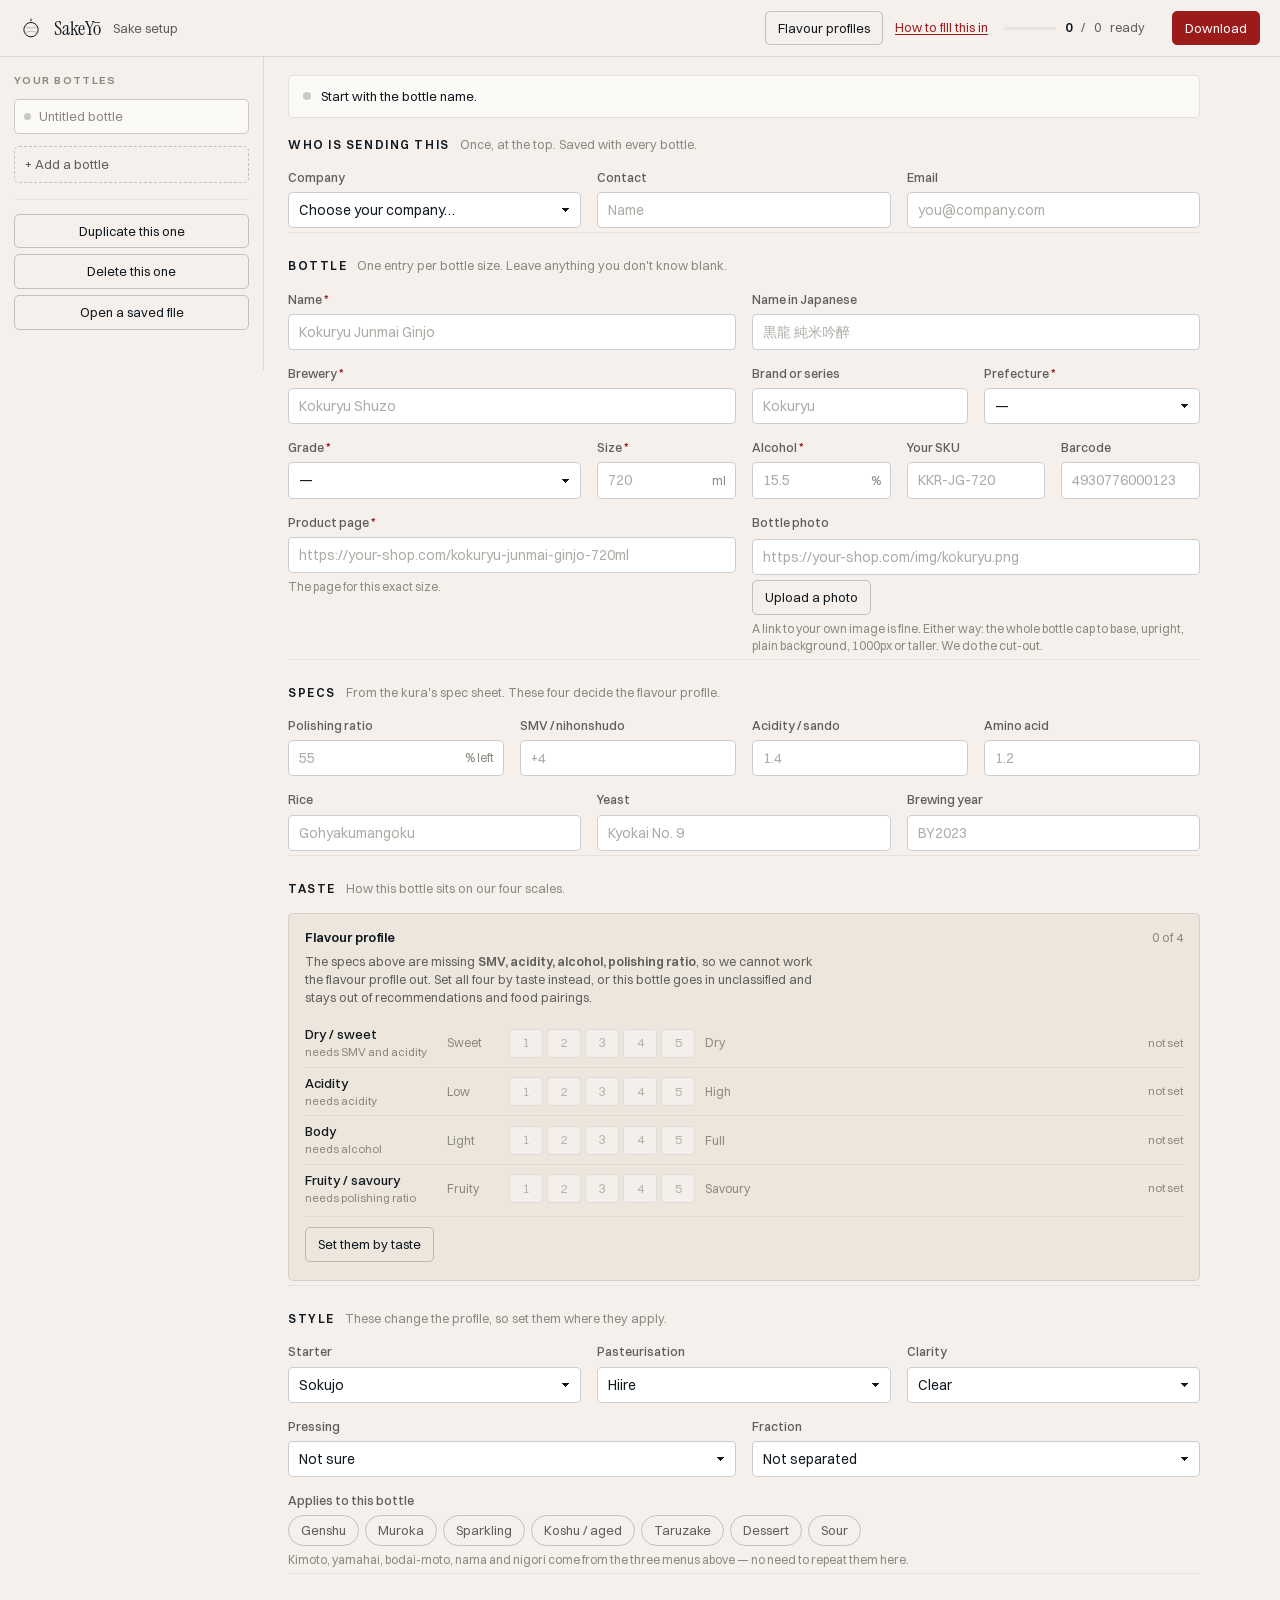
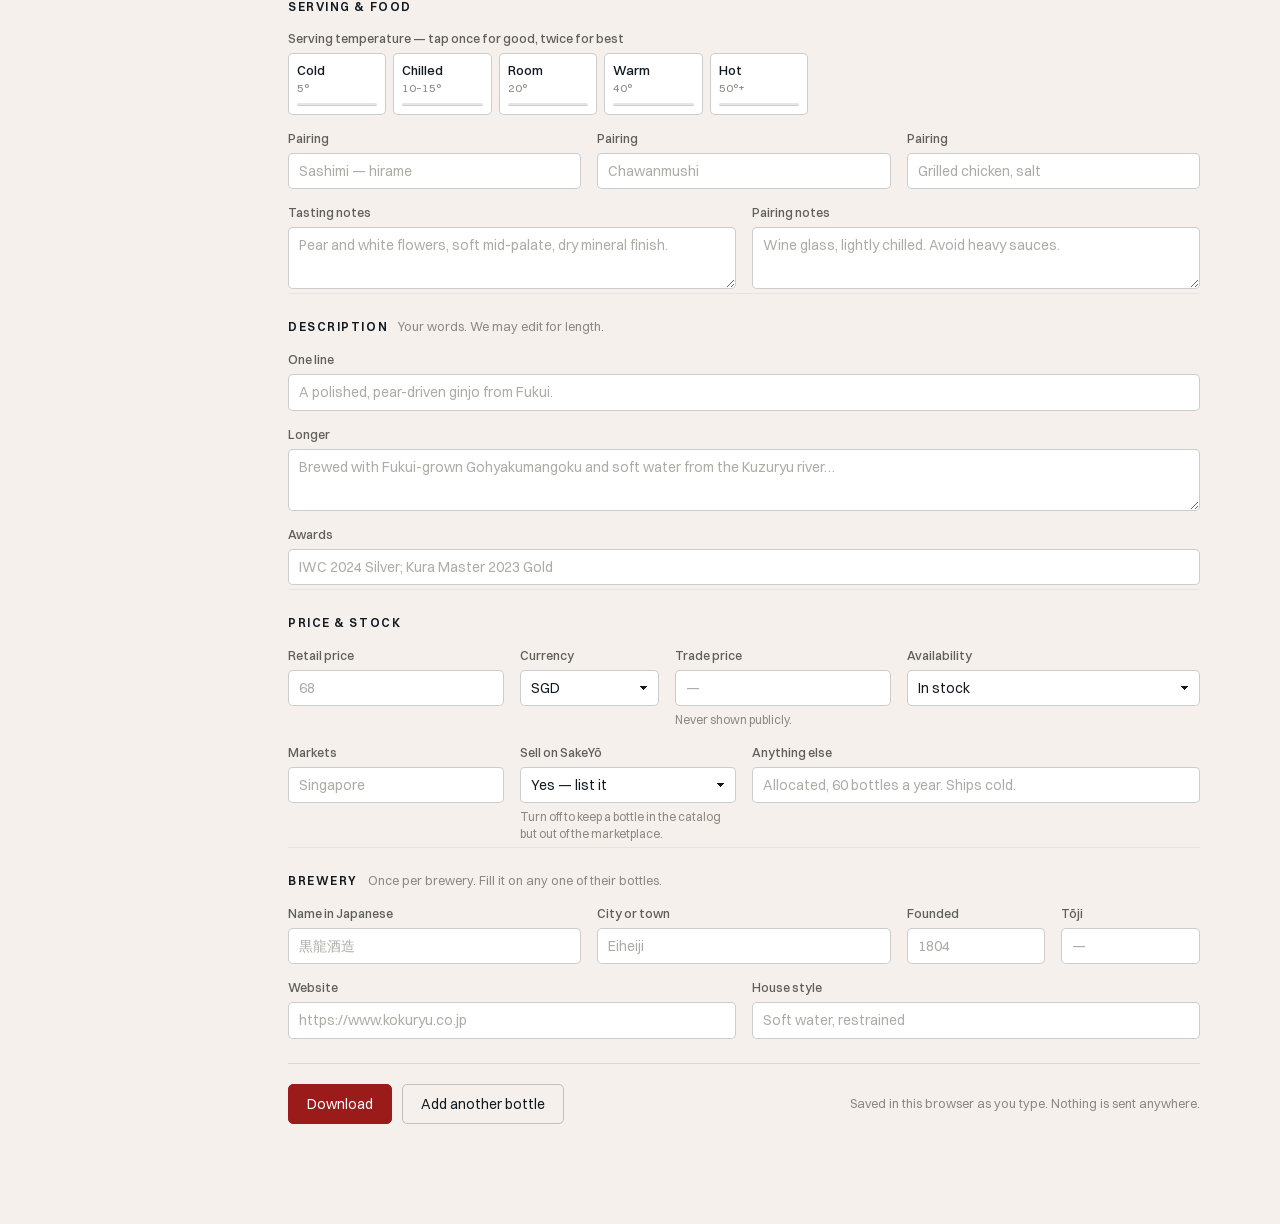
==== commit 599d00ad: "setup: set flavour profiles for every bottle on one screen Four scales across twenty-two bottles is " ====
--- a/setup/index.html
+++ b/setup/index.html
@@ -165,6 +165,35 @@
 .photo .state{font-size:12px; color:var(--ink-faint)}
 .photo .state.warn{color:var(--accent)}
 
+/* ---------- taste grid ---------- */
+.gridview{display:none; padding:22px 0 60px}
+.gridview.on{display:block}
+body.grid .main > form{display:none}
+.gh{display:flex; align-items:baseline; gap:12px; flex-wrap:wrap; margin-bottom:6px}
+.gh h2{font-family:"Instrument Serif",Georgia,serif; font-weight:400; font-size:24px; margin:0}
+.gh .done{margin-left:auto; font-size:13px; color:var(--ink-faint); font-variant-numeric:tabular-nums}
+.gh .done b{color:var(--sage)}
+.gridview > p{font-size:13px; color:var(--ink-mute); max-width:76ch; margin:0 0 16px}
+.gwrap{overflow-x:auto; border:1px solid var(--hair); border-radius:var(--r); background:var(--surface)}
+table.tg{border-collapse:collapse; width:100%; min-width:720px}
+table.tg th,table.tg td{padding:7px 10px; border-bottom:1px solid var(--hair-soft); text-align:left; vertical-align:middle}
+table.tg thead th{position:sticky; top:56px; background:var(--ground-2); z-index:5;
+  font-size:11px; letter-spacing:.07em; text-transform:uppercase; color:var(--ink-mute); font-weight:600}
+table.tg thead th i{display:block; font-style:normal; font-size:10.5px; letter-spacing:0;
+  text-transform:none; color:var(--ink-faint); font-weight:400}
+table.tg tbody tr:hover{background:var(--ground-2)}
+table.tg td.nm{font-size:13px; max-width:270px}
+table.tg td.nm b{display:block; font-weight:500}
+table.tg td.nm span{font-size:11.5px; color:var(--ink-faint)}
+table.tg td.st{font-size:12px; color:var(--ink-faint); white-space:nowrap; font-variant-numeric:tabular-nums}
+table.tg td.st.ok{color:var(--sage)}
+.mini{display:flex; gap:3px}
+.mini button{width:25px; height:25px; padding:0; font:inherit; font-size:11.5px; cursor:pointer;
+  color:var(--ink-mute); border:1px solid var(--hair-strong); background:var(--field); border-radius:3px}
+.mini button:hover{border-color:var(--ink-faint); color:var(--ink)}
+.mini button[aria-pressed="true"]{background:var(--ink); border-color:var(--ink); color:var(--ground)}
+.mini button.calc{background:var(--sage-tint); border-color:var(--sage); color:var(--ink)}
+
 /* ---------- chips & temps ---------- */
 .chips{display:flex; flex-wrap:wrap; gap:6px}
 .chip{font:inherit; font-size:13px; cursor:pointer; padding:5px 12px; border-radius:999px;
@@ -235,6 +264,7 @@
     <span class="wordmark">SakeY&#333;</span>
     <span class="what">Sake setup</span>
     <span class="spacer"></span>
+    <button type="button" class="btn ghost sm" id="gridBtn">Flavour profiles</button>
     <a class="lnk" href="guide/" style="margin-right:4px">How to fill this in</a>
     <span class="tally"><span class="track"><span id="track"></span></span><b id="readyCount">0</b>/<span id="totalCount">0</span> ready</span>
     <span class="saved" id="saved">&nbsp;</span>
@@ -467,6 +497,27 @@
   </form>
   </main>
 </div>
+
+  <section class="gridview" id="gridview">
+    <div class="gh">
+      <h2>Flavour profiles</h2>
+      <span class="done" id="gridDone"></span>
+    </div>
+    <p id="gridNote"></p>
+    <div class="gwrap">
+      <table class="tg">
+        <thead><tr>
+          <th>Bottle</th>
+          <th>Dry / sweet <i>1 sweet &rarr; 5 dry</i></th>
+          <th>Acidity <i>1 low &rarr; 5 high</i></th>
+          <th>Body <i>1 light &rarr; 5 full</i></th>
+          <th>Fruity / savoury <i>1 fruity &rarr; 5 savoury</i></th>
+          <th></th>
+        </tr></thead>
+        <tbody id="gridBody"></tbody>
+      </table>
+    </div>
+  </section>
 
 <dialog id="dlg">
   <div class="dh"><h2 id="dlgTitle">Download</h2><p id="dlgSub"></p></div>
@@ -1272,6 +1323,143 @@
       ? "Where a spec exists and you set a different score, we keep your score."
       : (lackSpecs.length ? "" : "The yeast can shift fruity / savoury by one step; we apply that on our side.");
   }
+
+/* ===== flavour profiles, all bottles at once ==============================
+   Setting four scales on twenty bottles through the single-bottle form is a
+   lot of scrolling. This is the same data in one grid: one row a bottle, the
+   four scales, nothing else. Sage means the specs already worked it out.
+   ======================================================================== */
+
+  var gridOn = false;
+
+  function openGrid() {
+    gridOn = true;
+    document.body.classList.add("grid");
+    document.getElementById("gridview").classList.add("on");
+    document.getElementById("gridBtn").textContent = "Back to the bottles";
+    renderGrid();
+    window.scrollTo({ top: 0, behavior: "smooth" });
+  }
+
+  function closeGrid() {
+    gridOn = false;
+    document.body.classList.remove("grid");
+    document.getElementById("gridview").classList.remove("on");
+    document.getElementById("gridBtn").textContent = "Flavour profiles";
+    renderBottle();
+  }
+
+  document.getElementById("gridBtn").addEventListener("click", function () {
+    if (gridOn) closeGrid(); else openGrid();
+  });
+
+  function renderGrid() {
+    var body = document.getElementById("gridBody");
+    var list = filled();
+    body.innerHTML = "";
+
+    if (!list.length) {
+      var empty = document.createElement("tr");
+      var cell = document.createElement("td");
+      cell.colSpan = 6;
+      cell.style.padding = "22px";
+      cell.style.color = "var(--ink-faint)";
+      cell.textContent = "Add a bottle first.";
+      empty.appendChild(cell);
+      body.appendChild(empty);
+      return;
+    }
+
+    list.forEach(function (b) {
+      var resolved = resolveAxes(b), tr = document.createElement("tr");
+
+      var nm = document.createElement("td");
+      nm.className = "nm";
+      var strong = document.createElement("b");
+      strong.textContent = b.name || "Untitled bottle";
+      nm.appendChild(strong);
+      var sub = document.createElement("span");
+      sub.textContent = [b.brewery, b.classification].filter(Boolean).join(" \u00b7 ");
+      nm.appendChild(sub);
+      tr.appendChild(nm);
+
+      AXES.forEach(function (a) {
+        var td = document.createElement("td");
+        var box = document.createElement("span");
+        box.className = "mini";
+        box.setAttribute("role", "group");
+        box.setAttribute("aria-label", b.name + " \u2014 " + a.label);
+        for (var i = 1; i <= 5; i++) {
+          var btn = document.createElement("button");
+          btn.type = "button";
+          btn.textContent = String(i);
+          btn.setAttribute("data-id", b.id);
+          btn.setAttribute("data-axis", a.key);
+          btn.setAttribute("data-score", String(i));
+          box.appendChild(btn);
+        }
+        td.appendChild(box);
+        tr.appendChild(td);
+      });
+
+      var st = document.createElement("td");
+      st.className = "st";
+      tr.appendChild(st);
+
+      tr.bottleId = b.id;
+      paintRow(tr, b);
+      body.appendChild(tr);
+    });
+
+    gridTally();
+  }
+
+  /* Repaint one row, so a click does not rebuild the table under the cursor. */
+  function paintRow(tr, b) {
+    var resolved = resolveAxes(b);
+    AXES.forEach(function (a) {
+      var val = resolved[a.key].value, src = resolved[a.key].source;
+      [].slice.call(tr.querySelectorAll('[data-axis="' + a.key + '"]')).forEach(function (btn) {
+        var i = parseInt(btn.getAttribute("data-score"), 10);
+        btn.className = (val === i && src === "COMPUTED") ? "calc" : "";
+        if (val === i && src !== "COMPUTED") btn.setAttribute("aria-pressed", "true");
+        else btn.removeAttribute("aria-pressed");
+      });
+    });
+    var n = axesSet(b), st = tr.querySelector(".st");
+    st.className = "st" + (n === 4 ? " ok" : "");
+    st.textContent = n + " of 4";
+  }
+
+  function gridTally() {
+    var list = filled();
+    var ready = list.filter(function (b) { return axesSet(b) === 4; }).length;
+    document.getElementById("gridDone").innerHTML =
+      "<b>" + ready + "</b> of " + list.length + " complete";
+    document.getElementById("gridNote").textContent = ready === list.length && list.length
+      ? "Every bottle has all four. Nothing to do here."
+      : "Sage means the specs already worked that score out — leave those alone. Set the rest as the sake tastes to you: "
+        + "1 is sweet, low, light, fruity; 5 is dry, high, full, savoury. A bottle needs all four before it can be recommended to anyone.";
+  }
+
+  document.getElementById("gridBody").addEventListener("click", function (e) {
+    var btn = e.target.closest("[data-axis]");
+    if (!btn) return;
+    var id = btn.getAttribute("data-id");
+    var b = state.bottles.filter(function (x) { return x.id === id; })[0];
+    if (!b) return;
+    var key = btn.getAttribute("data-axis"), score = parseInt(btn.getAttribute("data-score"), 10);
+    b.axisMode = "taste";
+    /* Entering taste mode means all four are the person's call, so seed the
+       ones the specs had already produced rather than blanking them. */
+    var auto = computedAxes(b);
+    AXES.forEach(function (a) { if (b.axes[a.key] == null) b.axes[a.key] = auto[a.key]; });
+    b.axes[key] = b.axes[key] === score ? null : score;
+    paintRow(btn.closest("tr"), b);
+    gridTally();
+    renderList();
+    save();
+  });
 
 /* ===== bottle list ======================================================= */
 
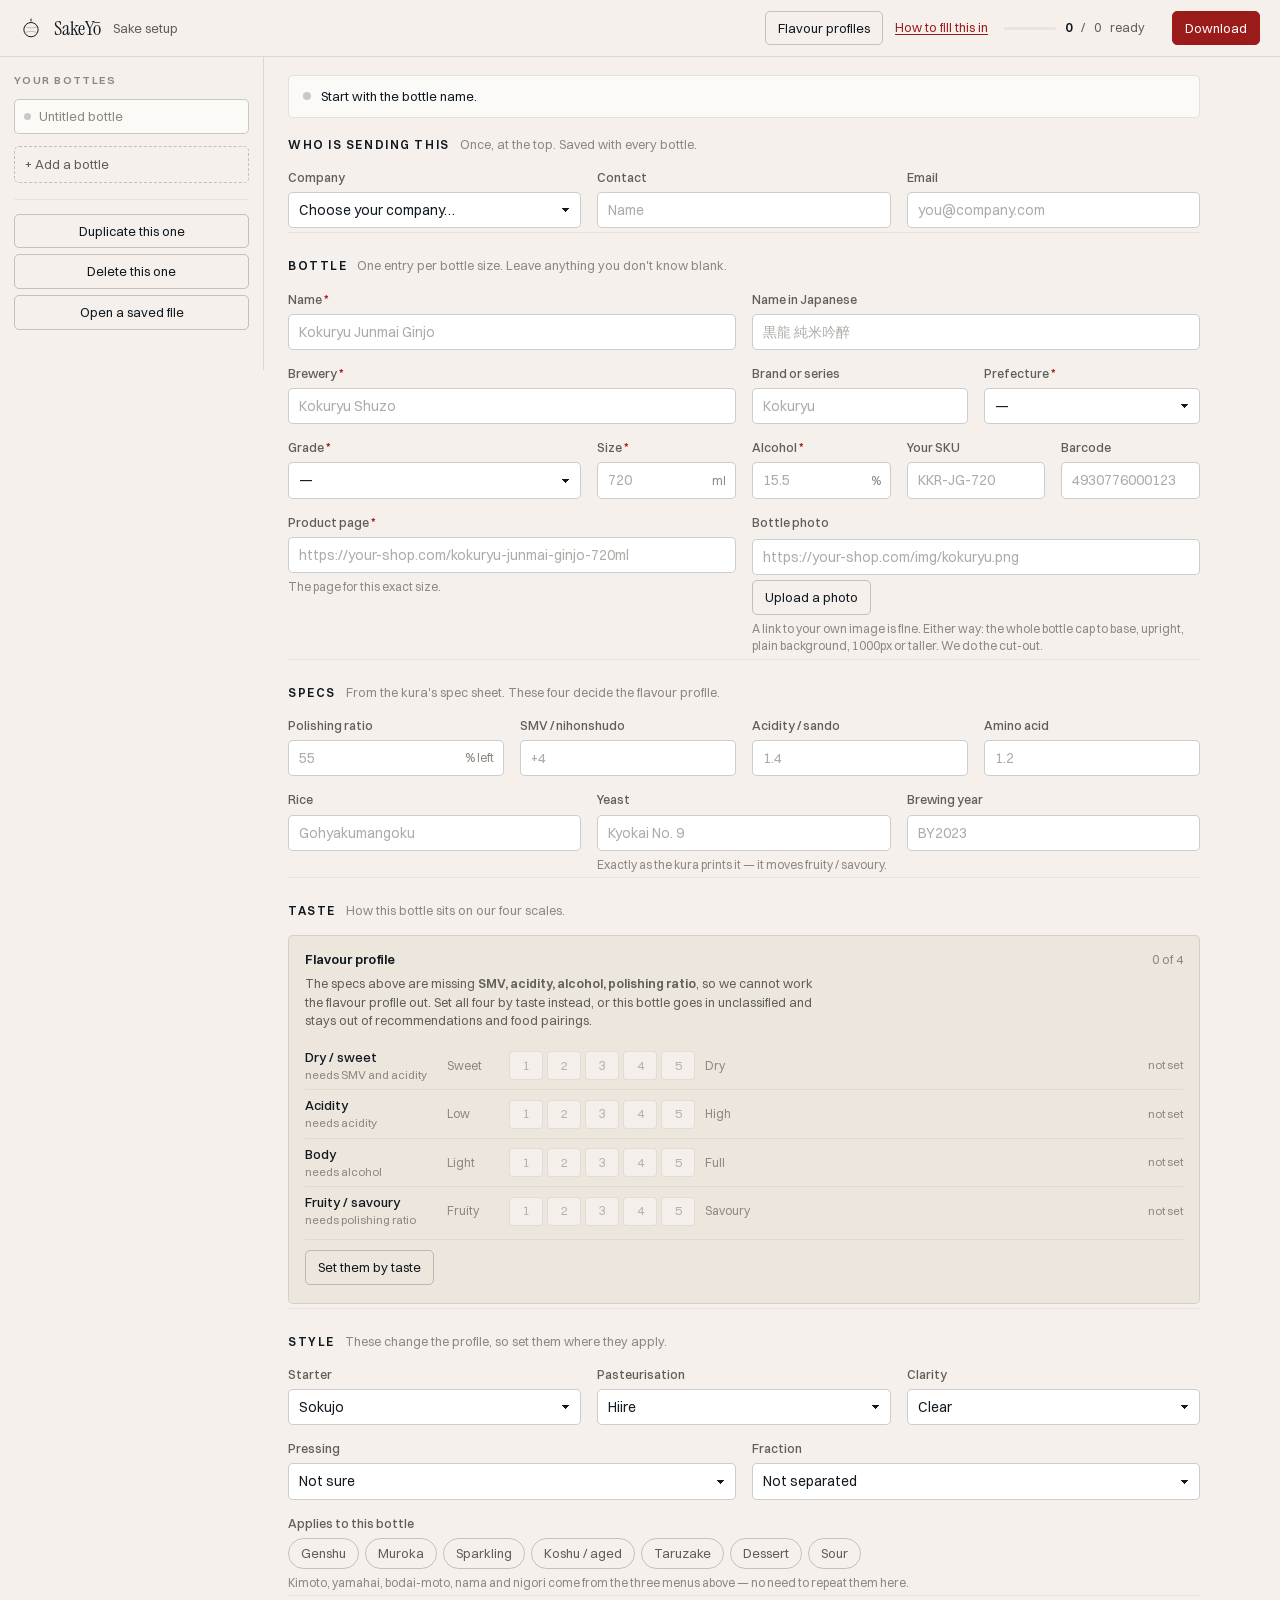
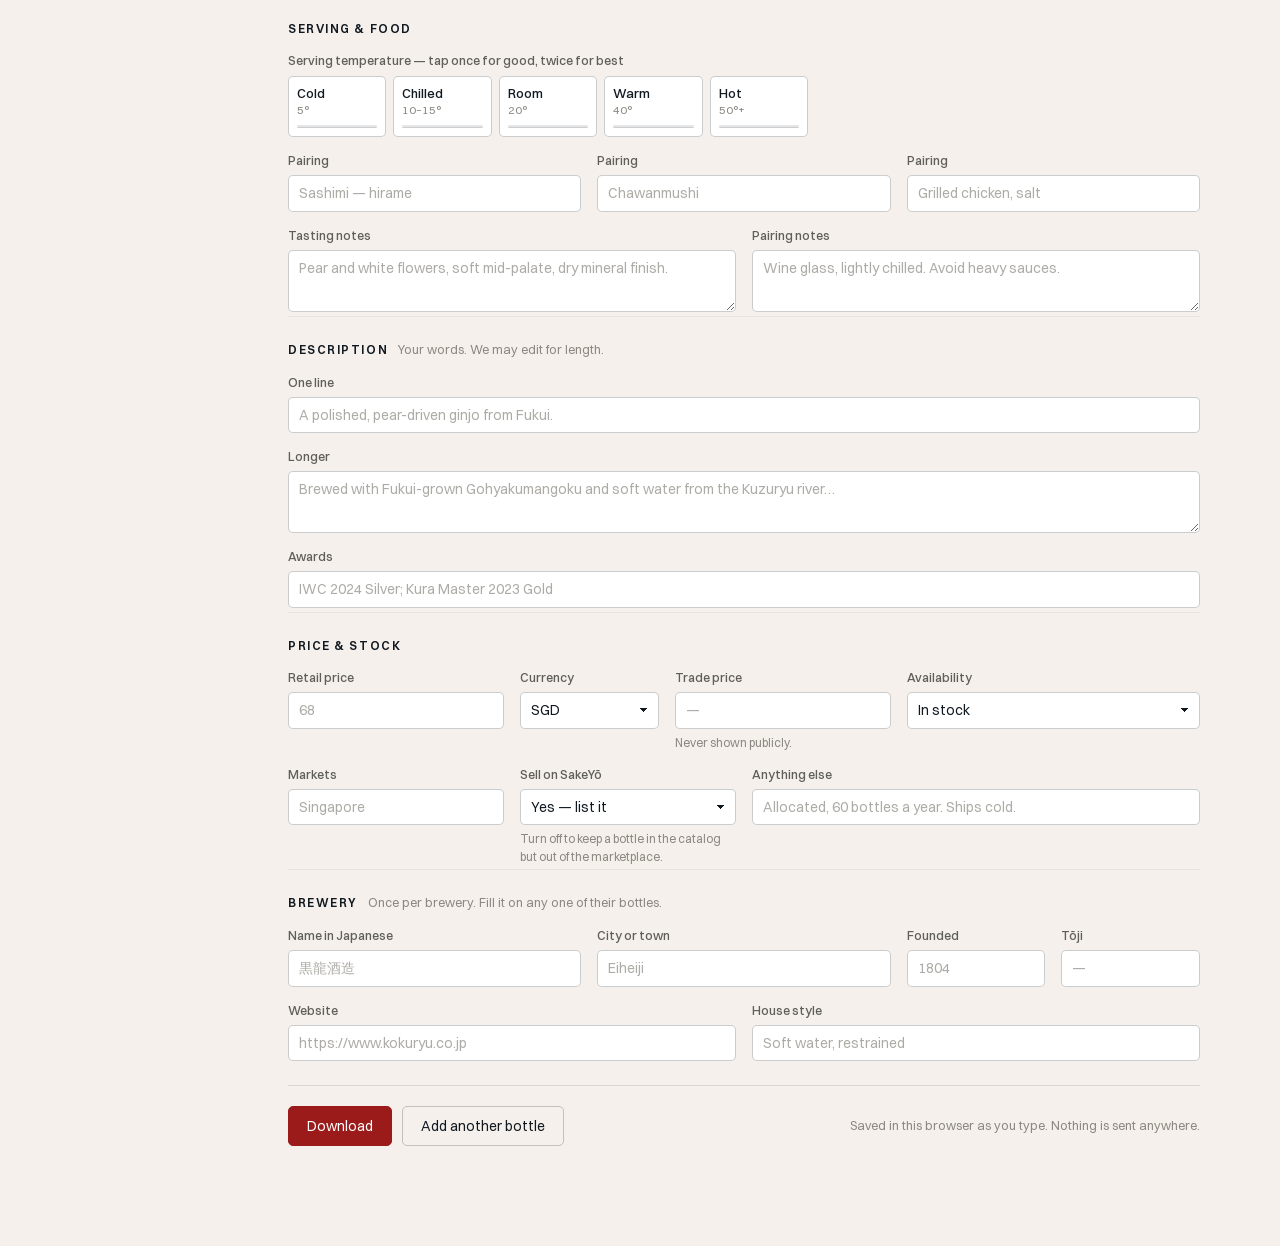
==== commit a914066a: "setup: say what the yeast is for, and to write it as the kura prints it Yeast carries a harperFsAdju" ====
--- a/setup/index.html
+++ b/setup/index.html
@@ -370,7 +370,8 @@
         <div class="f s4"><label for="riceType">Rice</label>
           <input type="text" id="riceType" data-k="riceType" placeholder="Gohyakumangoku"></div>
         <div class="f s4"><label for="yeast">Yeast</label>
-          <input type="text" id="yeast" data-k="yeast" placeholder="Kyokai No. 9"></div>
+          <input type="text" id="yeast" data-k="yeast" placeholder="Kyokai No. 9">
+          <span class="hint">Exactly as the kura prints it &mdash; it moves fruity / savoury.</span></div>
         <div class="f s4"><label for="brewingYear">Brewing year</label>
           <input type="text" id="brewingYear" data-k="brewingYear" placeholder="BY2023"></div>
       </div>
